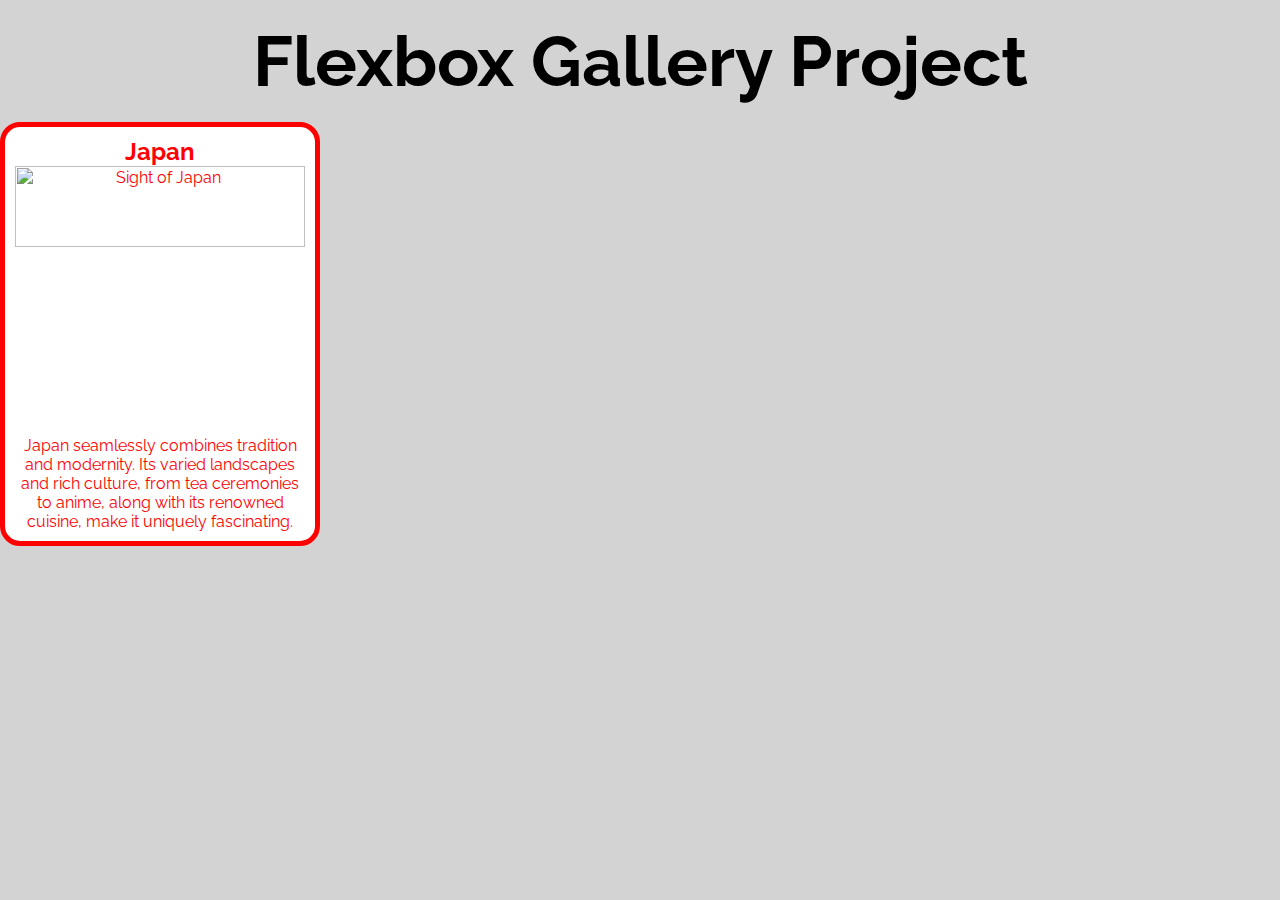
==== index.html @ d83ed203 "commit" ====
<html lang="en">
<head>
    <meta charset="UTF-8">
    <meta name="viewport" content="width=device-width, initial-scale=1.0">
    <title>Flexbox Gallery Project</title>
    <link rel="stylesheet" href="style.css">
    <link rel="preconnect" href="https://fonts.googleapis.com">
    <link rel="preconnect" href="https://fonts.gstatic.com" crossorigin>
    <link href="https://fonts.googleapis.com/css2?family=Raleway:ital,wght@0,100..900;1,100..900&display=swap"
        rel="stylesheet">
</head>
<body>
    <div class:container>    
        <h1>Flexbox Gallery Project</h1>
        <div class="card-1"> 
    <h2> Japan </h2>
    <img src="https://www.exoticca.com/us/blog/wp-content/uploads/2021/08/Japan-sightseeing-BLOG-header.png" alt="Sight of Japan" id="img-1">
    <p> Japan seamlessly combines tradition and modernity. Its varied landscapes and rich culture, from tea ceremonies to anime, along with its renowned cuisine, make it uniquely fascinating.</p>
        </div>
    </div>
</body>
</html>
---- style.css ----
body,
html,
*{
    font size: 10px;
    box-sizing: border-box;
    margin: 0;
    padding: 0;
    font-family: "Raleway", sans-serif;
}

body {
    background: lightgrey;
    text-align: center;
}
h1
{
    text-align: center;
    margin-top: 20px;
    margin-bottom: 20px;
    font-size: 70px;
}

.card-1
{
    background: white;
    color: red;
    width: 25%;
    border: 5px solid red;
    border-radius: 20px;
    padding: 10px;
    margin-bottom: 20px;
}

#img-1 {
    object-fit: cover;
    height: 30%;
    width: 100%;
}
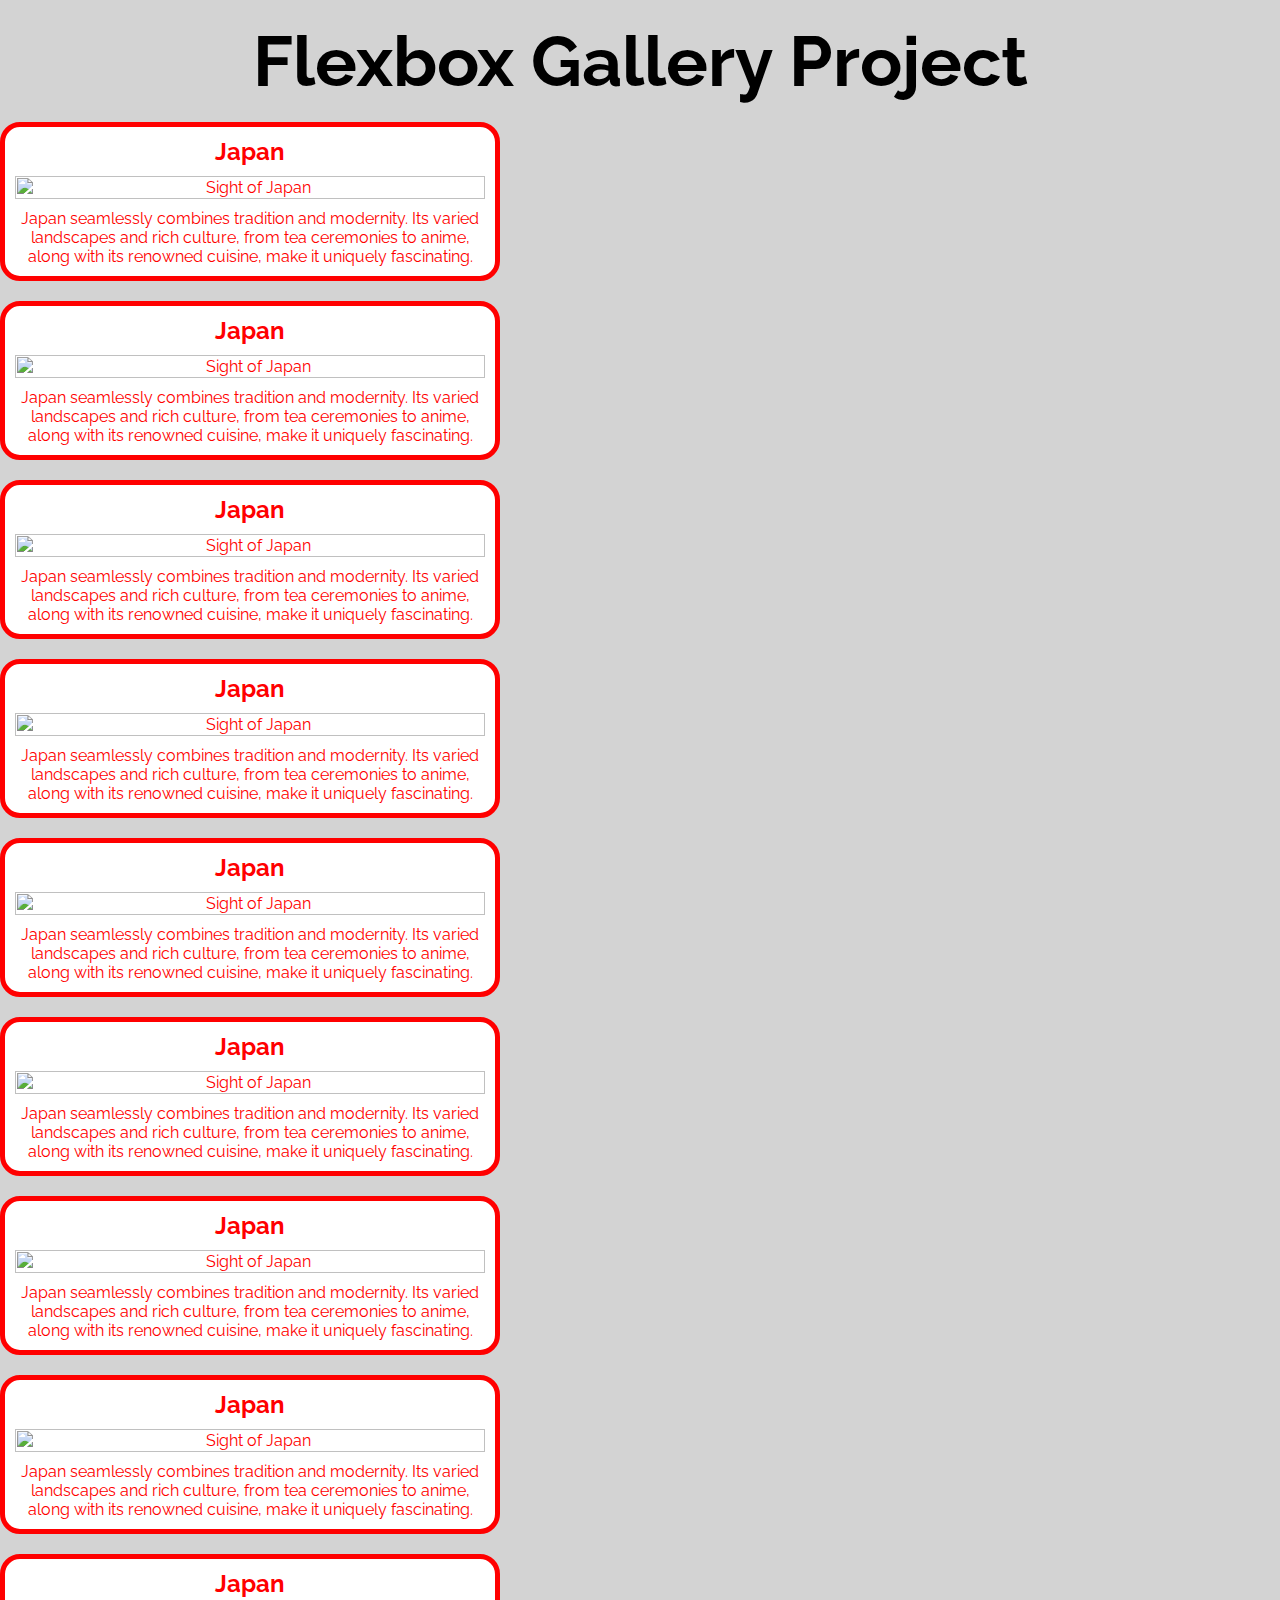
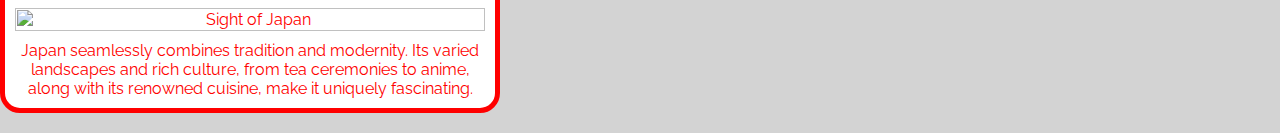
==== commit 234feef4: "commit" ====
--- a/index.html
+++ b/index.html
@@ -9,14 +9,56 @@
     <link href="https://fonts.googleapis.com/css2?family=Raleway:ital,wght@0,100..900;1,100..900&display=swap"
         rel="stylesheet">
 </head>
-<body>
-    <div class:container>    
+<body>   
         <h1>Flexbox Gallery Project</h1>
+    <div class="container">
         <div class="card-1"> 
-    <h2> Japan </h2>
-    <img src="https://www.exoticca.com/us/blog/wp-content/uploads/2021/08/Japan-sightseeing-BLOG-header.png" alt="Sight of Japan" id="img-1">
-    <p> Japan seamlessly combines tradition and modernity. Its varied landscapes and rich culture, from tea ceremonies to anime, along with its renowned cuisine, make it uniquely fascinating.</p>
-        </div>
+            <h2 id="title1"> Japan </h2>
+            <img src="https://www.exoticca.com/us/blog/wp-content/uploads/2021/08/Japan-sightseeing-BLOG-header.png" alt="Sight of Japan" id="img-1">
+            <p id="p1"> Japan seamlessly combines tradition and modernity. Its varied landscapes and rich culture, from tea ceremonies to anime, along with its renowned cuisine, make it uniquely fascinating.</p>
+                </div>
+                <div class="card-1"> 
+                <h2 id="title1"> Japan </h2>
+                <img src="https://www.exoticca.com/us/blog/wp-content/uploads/2021/08/Japan-sightseeing-BLOG-header.png" alt="Sight of Japan" id="img-1">
+                <p id="p1"> Japan seamlessly combines tradition and modernity. Its varied landscapes and rich culture, from tea ceremonies to anime, along with its renowned cuisine, make it uniquely fascinating.</p>
+                </div>
+                <div class="card-1"> 
+                <h2 id="title1"> Japan </h2>
+                <img src="https://www.exoticca.com/us/blog/wp-content/uploads/2021/08/Japan-sightseeing-BLOG-header.png" alt="Sight of Japan" id="img-1">
+                <p id="p1"> Japan seamlessly combines tradition and modernity. Its varied landscapes and rich culture, from tea ceremonies to anime, along with its renowned cuisine, make it uniquely fascinating.</p>
+                </div>
+                <div class="card-1"> 
+                <h2 id="title1"> Japan </h2>
+                <img src="https://www.exoticca.com/us/blog/wp-content/uploads/2021/08/Japan-sightseeing-BLOG-header.png" alt="Sight of Japan" id="img-1">
+                <p id="p1"> Japan seamlessly combines tradition and modernity. Its varied landscapes and rich culture, from tea ceremonies to anime, along with its renowned cuisine, make it uniquely fascinating.</p>
+                </div>
+                <div class="card-1"> 
+                <h2 id="title1"> Japan </h2>
+                <img src="https://www.exoticca.com/us/blog/wp-content/uploads/2021/08/Japan-sightseeing-BLOG-header.png" alt="Sight of Japan" id="img-1">
+                <p id="p1"> Japan seamlessly combines tradition and modernity. Its varied landscapes and rich culture, from tea ceremonies to anime, along with its renowned cuisine, make it uniquely fascinating.</p>
+                </div>
+                <div class="card-1"> 
+                <h2 id="title1"> Japan </h2>
+                <img src="https://www.exoticca.com/us/blog/wp-content/uploads/2021/08/Japan-sightseeing-BLOG-header.png" alt="Sight of Japan" id="img-1">
+                <p id="p1"> Japan seamlessly combines tradition and modernity. Its varied landscapes and rich culture, from tea ceremonies to anime, along with its renowned cuisine, make it uniquely fascinating.</p>
+                </div>
+                <div class="card-1"> 
+                <h2 id="title1"> Japan </h2>
+                <img src="https://www.exoticca.com/us/blog/wp-content/uploads/2021/08/Japan-sightseeing-BLOG-header.png" alt="Sight of Japan" id="img-1">
+                <p id="p1"> Japan seamlessly combines tradition and modernity. Its varied landscapes and rich culture, from tea ceremonies to anime, along with its renowned cuisine, make it uniquely fascinating.</p>
+                </div>
+                <div class="card-1"> 
+                <h2 id="title1"> Japan </h2>
+                <img src="https://www.exoticca.com/us/blog/wp-content/uploads/2021/08/Japan-sightseeing-BLOG-header.png" alt="Sight of Japan" id="img-1">
+                <p id="p1"> Japan seamlessly combines tradition and modernity. Its varied landscapes and rich culture, from tea ceremonies to anime, along with its renowned cuisine, make it uniquely fascinating.</p>
+                </div>
+                <div class="card-1"> 
+                <h2 id="title1"> Japan </h2>
+                <img src="https://www.exoticca.com/us/blog/wp-content/uploads/2021/08/Japan-sightseeing-BLOG-header.png" alt="Sight of Japan" id="img-1">
+                <p id="p1"> Japan seamlessly combines tradition and modernity. Its varied landscapes and rich culture, from tea ceremonies to anime, along with its renowned cuisine, make it uniquely fascinating.</p>
+                </div>
+            </div>
     </div>
+
 </body>
 </html>--- a/style.css
+++ b/style.css
@@ -12,6 +12,14 @@
     background: lightgrey;
     text-align: center;
 }
+
+.container {
+flex-wrap: wrap;
+display: flex;
+flex-direction: column;
+justify-content: space-between;
+}
+
 h1
 {
     text-align: center;
@@ -22,17 +30,26 @@
 
 .card-1
 {
+    align-items: center;
     background: white;
     color: red;
-    width: 25%;
     border: 5px solid red;
     border-radius: 20px;
     padding: 10px;
     margin-bottom: 20px;
+    width: 500px;
 }
 
 #img-1 {
     object-fit: cover;
     height: 30%;
     width: 100%;
+}
+
+#p1 {
+    padding-top: 10px;
+}
+
+#title1 {
+    padding-bottom: 10px;
 }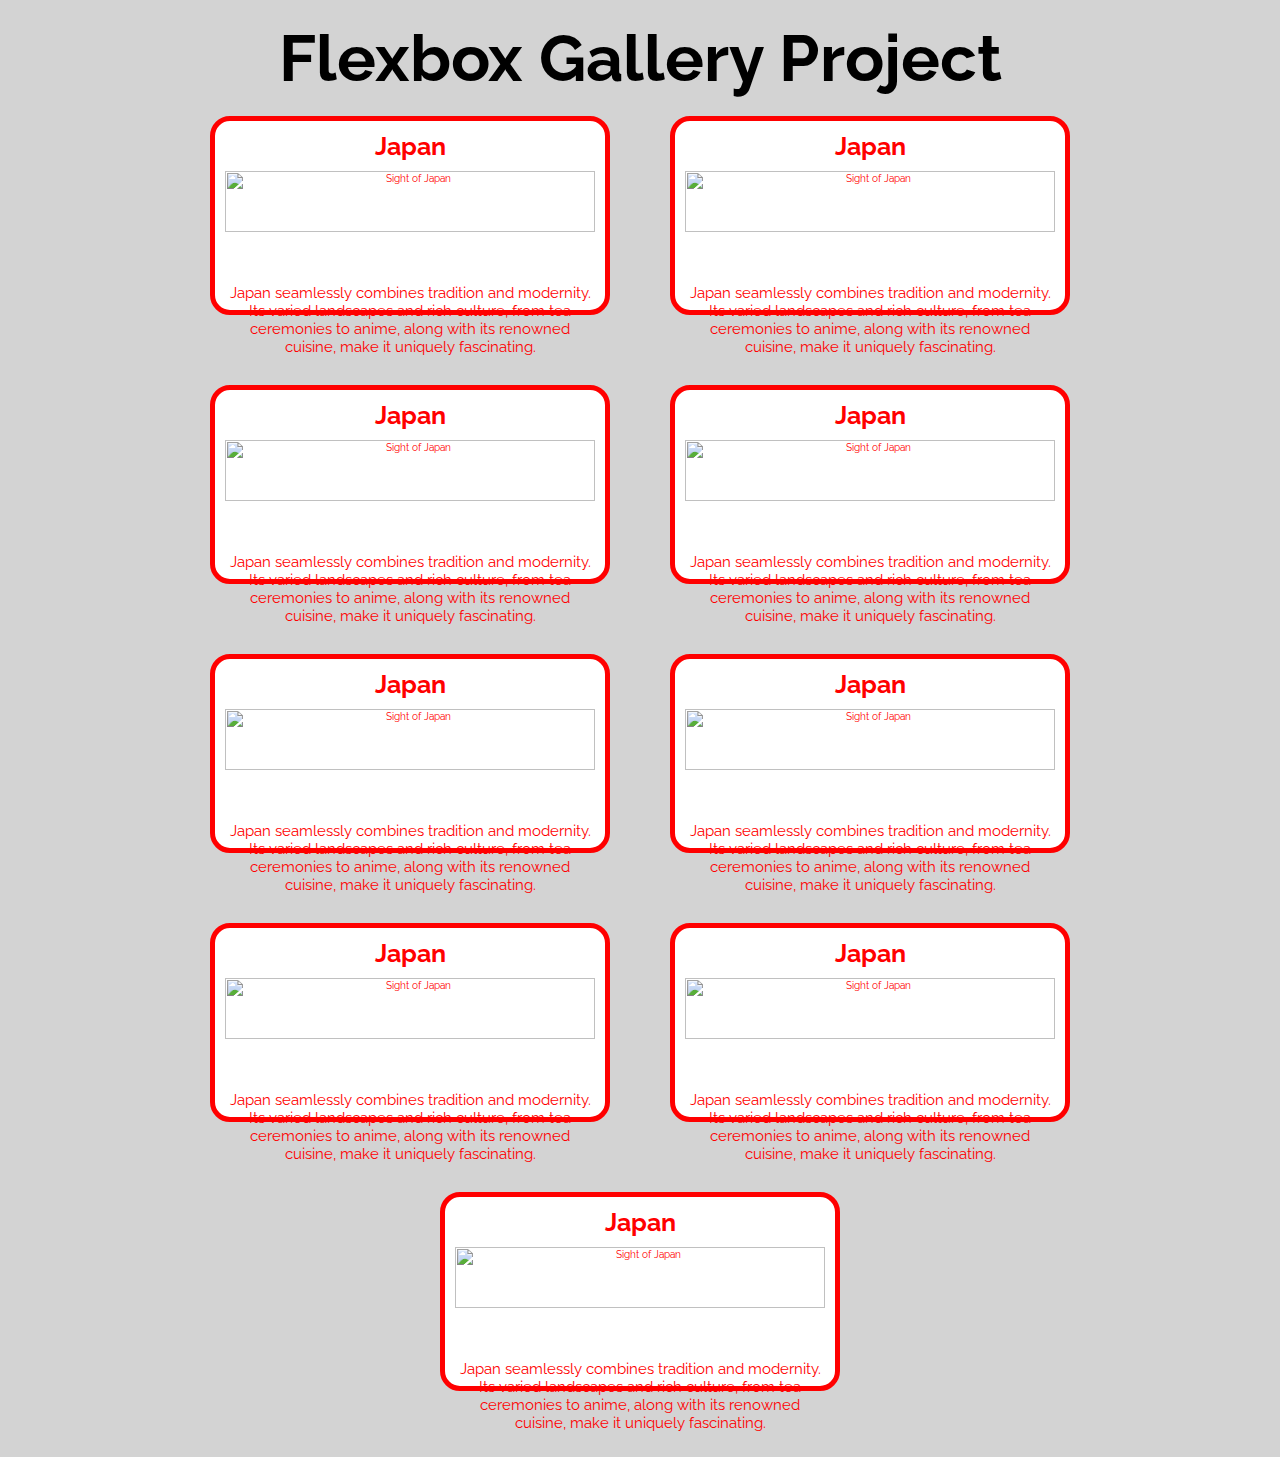
==== commit 0d1e6a35: "commit" ====
--- a/index.html
+++ b/index.html
@@ -1,4 +1,5 @@
 <html lang="en">
+
 <head>
     <meta charset="UTF-8">
     <meta name="viewport" content="width=device-width, initial-scale=1.0">
@@ -9,56 +10,76 @@
     <link href="https://fonts.googleapis.com/css2?family=Raleway:ital,wght@0,100..900;1,100..900&display=swap"
         rel="stylesheet">
 </head>
-<body>   
-        <h1>Flexbox Gallery Project</h1>
+
+<body>
+    <h1>Flexbox Gallery Project</h1>
     <div class="container">
-        <div class="card-1"> 
-            <h2 id="title1"> Japan </h2>
-            <img src="https://www.exoticca.com/us/blog/wp-content/uploads/2021/08/Japan-sightseeing-BLOG-header.png" alt="Sight of Japan" id="img-1">
-            <p id="p1"> Japan seamlessly combines tradition and modernity. Its varied landscapes and rich culture, from tea ceremonies to anime, along with its renowned cuisine, make it uniquely fascinating.</p>
-                </div>
-                <div class="card-1"> 
-                <h2 id="title1"> Japan </h2>
-                <img src="https://www.exoticca.com/us/blog/wp-content/uploads/2021/08/Japan-sightseeing-BLOG-header.png" alt="Sight of Japan" id="img-1">
-                <p id="p1"> Japan seamlessly combines tradition and modernity. Its varied landscapes and rich culture, from tea ceremonies to anime, along with its renowned cuisine, make it uniquely fascinating.</p>
-                </div>
-                <div class="card-1"> 
-                <h2 id="title1"> Japan </h2>
-                <img src="https://www.exoticca.com/us/blog/wp-content/uploads/2021/08/Japan-sightseeing-BLOG-header.png" alt="Sight of Japan" id="img-1">
-                <p id="p1"> Japan seamlessly combines tradition and modernity. Its varied landscapes and rich culture, from tea ceremonies to anime, along with its renowned cuisine, make it uniquely fascinating.</p>
-                </div>
-                <div class="card-1"> 
-                <h2 id="title1"> Japan </h2>
-                <img src="https://www.exoticca.com/us/blog/wp-content/uploads/2021/08/Japan-sightseeing-BLOG-header.png" alt="Sight of Japan" id="img-1">
-                <p id="p1"> Japan seamlessly combines tradition and modernity. Its varied landscapes and rich culture, from tea ceremonies to anime, along with its renowned cuisine, make it uniquely fascinating.</p>
-                </div>
-                <div class="card-1"> 
-                <h2 id="title1"> Japan </h2>
-                <img src="https://www.exoticca.com/us/blog/wp-content/uploads/2021/08/Japan-sightseeing-BLOG-header.png" alt="Sight of Japan" id="img-1">
-                <p id="p1"> Japan seamlessly combines tradition and modernity. Its varied landscapes and rich culture, from tea ceremonies to anime, along with its renowned cuisine, make it uniquely fascinating.</p>
-                </div>
-                <div class="card-1"> 
-                <h2 id="title1"> Japan </h2>
-                <img src="https://www.exoticca.com/us/blog/wp-content/uploads/2021/08/Japan-sightseeing-BLOG-header.png" alt="Sight of Japan" id="img-1">
-                <p id="p1"> Japan seamlessly combines tradition and modernity. Its varied landscapes and rich culture, from tea ceremonies to anime, along with its renowned cuisine, make it uniquely fascinating.</p>
-                </div>
-                <div class="card-1"> 
-                <h2 id="title1"> Japan </h2>
-                <img src="https://www.exoticca.com/us/blog/wp-content/uploads/2021/08/Japan-sightseeing-BLOG-header.png" alt="Sight of Japan" id="img-1">
-                <p id="p1"> Japan seamlessly combines tradition and modernity. Its varied landscapes and rich culture, from tea ceremonies to anime, along with its renowned cuisine, make it uniquely fascinating.</p>
-                </div>
-                <div class="card-1"> 
-                <h2 id="title1"> Japan </h2>
-                <img src="https://www.exoticca.com/us/blog/wp-content/uploads/2021/08/Japan-sightseeing-BLOG-header.png" alt="Sight of Japan" id="img-1">
-                <p id="p1"> Japan seamlessly combines tradition and modernity. Its varied landscapes and rich culture, from tea ceremonies to anime, along with its renowned cuisine, make it uniquely fascinating.</p>
-                </div>
-                <div class="card-1"> 
-                <h2 id="title1"> Japan </h2>
-                <img src="https://www.exoticca.com/us/blog/wp-content/uploads/2021/08/Japan-sightseeing-BLOG-header.png" alt="Sight of Japan" id="img-1">
-                <p id="p1"> Japan seamlessly combines tradition and modernity. Its varied landscapes and rich culture, from tea ceremonies to anime, along with its renowned cuisine, make it uniquely fascinating.</p>
-                </div>
-            </div>
+        <div class="card-1">
+            <h2 id="title"> Japan </h2>
+            <img src="https://www.exoticca.com/us/blog/wp-content/uploads/2021/08/Japan-sightseeing-BLOG-header.png"
+                alt="Sight of Japan" id="img">
+            <p id="p"> Japan seamlessly combines tradition and modernity. Its varied landscapes and rich culture, from
+                tea ceremonies to anime, along with its renowned cuisine, make it uniquely fascinating.</p>
+        </div>
+        <div class="card-1">
+            <h2 id="title"> Japan </h2>
+            <img src="https://www.exoticca.com/us/blog/wp-content/uploads/2021/08/Japan-sightseeing-BLOG-header.png"
+                alt="Sight of Japan" id="img">
+            <p id="p"> Japan seamlessly combines tradition and modernity. Its varied landscapes and rich culture, from
+                tea ceremonies to anime, along with its renowned cuisine, make it uniquely fascinating.</p>
+        </div>
+        <div class="card-1">
+            <h2 id="title"> Japan </h2>
+            <img src="https://www.exoticca.com/us/blog/wp-content/uploads/2021/08/Japan-sightseeing-BLOG-header.png"
+                alt="Sight of Japan" id="img">
+            <p id="p"> Japan seamlessly combines tradition and modernity. Its varied landscapes and rich culture, from
+                tea ceremonies to anime, along with its renowned cuisine, make it uniquely fascinating.</p>
+        </div>
+        <div class="card-1">
+            <h2 id="title"> Japan </h2>
+            <img src="https://www.exoticca.com/us/blog/wp-content/uploads/2021/08/Japan-sightseeing-BLOG-header.png"
+                alt="Sight of Japan" id="img">
+            <p id="p"> Japan seamlessly combines tradition and modernity. Its varied landscapes and rich culture, from
+                tea ceremonies to anime, along with its renowned cuisine, make it uniquely fascinating.</p>
+        </div>
+        <div class="card-1">
+            <h2 id="title"> Japan </h2>
+            <img src="https://www.exoticca.com/us/blog/wp-content/uploads/2021/08/Japan-sightseeing-BLOG-header.png"
+                alt="Sight of Japan" id="img">
+            <p id="p"> Japan seamlessly combines tradition and modernity. Its varied landscapes and rich culture, from
+                tea ceremonies to anime, along with its renowned cuisine, make it uniquely fascinating.</p>
+        </div>
+        <div class="card-1">
+            <h2 id="title"> Japan </h2>
+            <img src="https://www.exoticca.com/us/blog/wp-content/uploads/2021/08/Japan-sightseeing-BLOG-header.png"
+                alt="Sight of Japan" id="img">
+            <p id="p"> Japan seamlessly combines tradition and modernity. Its varied landscapes and rich culture, from
+                tea ceremonies to anime, along with its renowned cuisine, make it uniquely fascinating.</p>
+        </div>
+        <div class="card-1">
+            <h2 id="title"> Japan </h2>
+            <img src="https://www.exoticca.com/us/blog/wp-content/uploads/2021/08/Japan-sightseeing-BLOG-header.png"
+                alt="Sight of Japan" id="img">
+            <p id="p"> Japan seamlessly combines tradition and modernity. Its varied landscapes and rich culture, from
+                tea ceremonies to anime, along with its renowned cuisine, make it uniquely fascinating.</p>
+        </div>
+        <div class="card-1">
+            <h2 id="title"> Japan </h2>
+            <img src="https://www.exoticca.com/us/blog/wp-content/uploads/2021/08/Japan-sightseeing-BLOG-header.png"
+                alt="Sight of Japan" id="img">
+            <p id="p"> Japan seamlessly combines tradition and modernity. Its varied landscapes and rich culture, from
+                tea ceremonies to anime, along with its renowned cuisine, make it uniquely fascinating.</p>
+        </div>
+        <div class="card-1">
+            <h2 id="title"> Japan </h2>
+            <img src="https://www.exoticca.com/us/blog/wp-content/uploads/2021/08/Japan-sightseeing-BLOG-header.png"
+                alt="Sight of Japan" id="img">
+            <p id="p"> Japan seamlessly combines tradition and modernity. Its varied landscapes and rich culture, from
+                tea ceremonies to anime, along with its renowned cuisine, make it uniquely fascinating.</p>
+        </div>
+    </div>
     </div>
 
 </body>
+
 </html>--- a/style.css
+++ b/style.css
@@ -1,7 +1,7 @@
 body,
 html,
-*{
-    font size: 10px;
+* {
+    font-size: 10px;
     box-sizing: border-box;
     margin: 0;
     padding: 0;
@@ -14,42 +14,44 @@
 }
 
 .container {
-flex-wrap: wrap;
-display: flex;
-flex-direction: column;
-justify-content: space-between;
+    display: flex;
+    flex-wrap: wrap;
+    justify-content: center;
+    gap: 60px;
 }
 
-h1
-{
+h1 {
     text-align: center;
     margin-top: 20px;
     margin-bottom: 20px;
-    font-size: 70px;
+    font-size: 65px;
 }
 
-.card-1
-{
-    align-items: center;
+.card-1 {
+    font-size: 70px;
     background: white;
     color: red;
     border: 5px solid red;
+    align-items: center;
     border-radius: 20px;
     padding: 10px;
-    margin-bottom: 20px;
-    width: 500px;
+    margin-bottom: 10px;
+    width: 400px;
 }
 
-#img-1 {
+#img {
     object-fit: cover;
-    height: 30%;
+    height: 60%;
     width: 100%;
 }
 
-#p1 {
-    padding-top: 10px;
+#p {
+    padding-top: 12px;
+    padding-bottom: 25px;
+    font-size: 15px;
 }
 
-#title1 {
+#title {
     padding-bottom: 10px;
+    font-size: 25px;
 }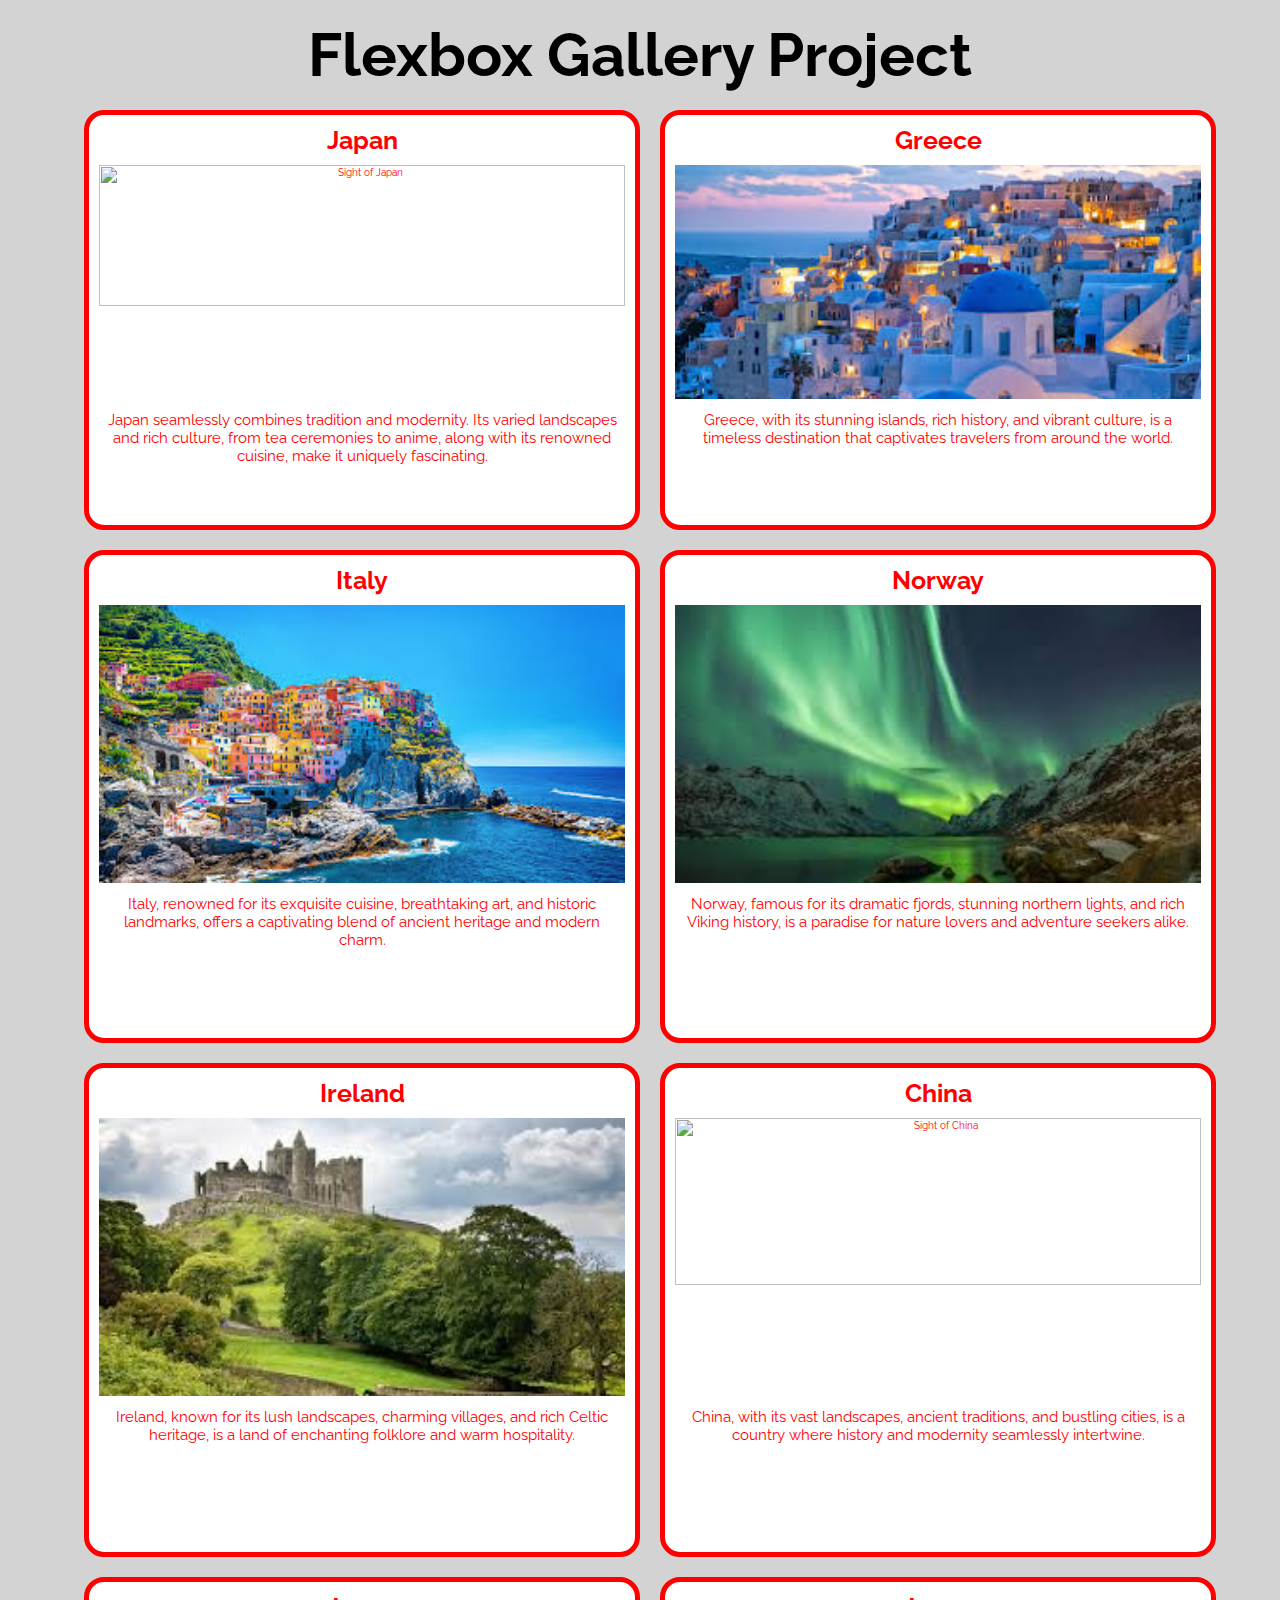
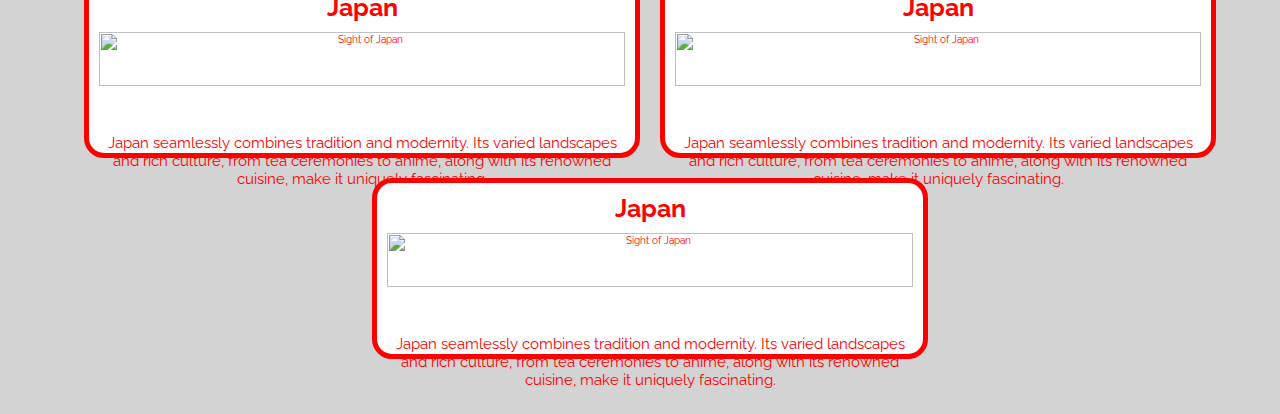
==== commit a09bcac4: "commit" ====
--- a/index.html
+++ b/index.html
@@ -22,39 +22,34 @@
                 tea ceremonies to anime, along with its renowned cuisine, make it uniquely fascinating.</p>
         </div>
         <div class="card-1">
-            <h2 id="title"> Japan </h2>
-            <img src="https://www.exoticca.com/us/blog/wp-content/uploads/2021/08/Japan-sightseeing-BLOG-header.png"
-                alt="Sight of Japan" id="img">
-            <p id="p"> Japan seamlessly combines tradition and modernity. Its varied landscapes and rich culture, from
-                tea ceremonies to anime, along with its renowned cuisine, make it uniquely fascinating.</p>
+            <h2 id="title"> Greece </h2>
+            <img src="greece.jfif"
+                alt="Sight of Greece" id="img">
+            <p id="p"> Greece, with its stunning islands, rich history, and vibrant culture, is a timeless destination that captivates travelers from around the world.</p>
         </div>
         <div class="card-1">
-            <h2 id="title"> Japan </h2>
-            <img src="https://www.exoticca.com/us/blog/wp-content/uploads/2021/08/Japan-sightseeing-BLOG-header.png"
-                alt="Sight of Japan" id="img">
-            <p id="p"> Japan seamlessly combines tradition and modernity. Its varied landscapes and rich culture, from
-                tea ceremonies to anime, along with its renowned cuisine, make it uniquely fascinating.</p>
+            <h2 id="title"> Italy </h2>
+            <img src="italy.jfif"
+                alt="Sight of Italy" id="img">
+            <p id="p"> Italy, renowned for its exquisite cuisine, breathtaking art, and historic landmarks, offers a captivating blend of ancient heritage and modern charm.</p>
         </div>
         <div class="card-1">
-            <h2 id="title"> Japan </h2>
-            <img src="https://www.exoticca.com/us/blog/wp-content/uploads/2021/08/Japan-sightseeing-BLOG-header.png"
-                alt="Sight of Japan" id="img">
-            <p id="p"> Japan seamlessly combines tradition and modernity. Its varied landscapes and rich culture, from
-                tea ceremonies to anime, along with its renowned cuisine, make it uniquely fascinating.</p>
+            <h2 id="title"> Norway </h2>
+            <img src="norway.jfif"
+                alt="Sight of Norway" id="img">
+            <p id="p"> Norway, famous for its dramatic fjords, stunning northern lights, and rich Viking history, is a paradise for nature lovers and adventure seekers alike.</p>
         </div>
         <div class="card-1">
-            <h2 id="title"> Japan </h2>
-            <img src="https://www.exoticca.com/us/blog/wp-content/uploads/2021/08/Japan-sightseeing-BLOG-header.png"
-                alt="Sight of Japan" id="img">
-            <p id="p"> Japan seamlessly combines tradition and modernity. Its varied landscapes and rich culture, from
-                tea ceremonies to anime, along with its renowned cuisine, make it uniquely fascinating.</p>
+            <h2 id="title"> Ireland </h2>
+            <img src="ireland.jfif"
+                alt="Sight of Ireland" id="img">
+            <p id="p">Ireland, known for its lush landscapes, charming villages, and rich Celtic heritage, is a land of enchanting folklore and warm hospitality.</p>
         </div>
         <div class="card-1">
-            <h2 id="title"> Japan </h2>
-            <img src="https://www.exoticca.com/us/blog/wp-content/uploads/2021/08/Japan-sightseeing-BLOG-header.png"
-                alt="Sight of Japan" id="img">
-            <p id="p"> Japan seamlessly combines tradition and modernity. Its varied landscapes and rich culture, from
-                tea ceremonies to anime, along with its renowned cuisine, make it uniquely fascinating.</p>
+            <h2 id="title"> China </h2>
+            <img src="china.htm"
+                alt="Sight of China" id="img">
+            <p id="p">China, with its vast landscapes, ancient traditions, and bustling cities, is a country where history and modernity seamlessly intertwine.</p>
         </div>
         <div class="card-1">
             <h2 id="title"> Japan </h2>
--- a/style.css
+++ b/style.css
@@ -17,14 +17,13 @@
     display: flex;
     flex-wrap: wrap;
     justify-content: center;
-    gap: 60px;
 }
 
 h1 {
     text-align: center;
     margin-top: 20px;
     margin-bottom: 20px;
-    font-size: 65px;
+    font-size: 60px;
 }
 
 .card-1 {
@@ -35,8 +34,9 @@
     align-items: center;
     border-radius: 20px;
     padding: 10px;
-    margin-bottom: 10px;
-    width: 400px;
+    margin-bottom: 20px;
+    width:calc(33.33% - 60px);
+    margin-left: 20px;
 }
 
 #img {
@@ -54,4 +54,16 @@
 #title {
     padding-bottom: 10px;
     font-size: 25px;
-}+}
+@media (max-width: 1300px) {
+    .card-1 {
+        width: calc(45% - 20px);
+    }}
+
+
+@media (max-width: 900px) {
+    .card-1 {
+        width: calc(100% - 40px);
+        margin-left: 20px;
+        margin-right: 20px;
+    }}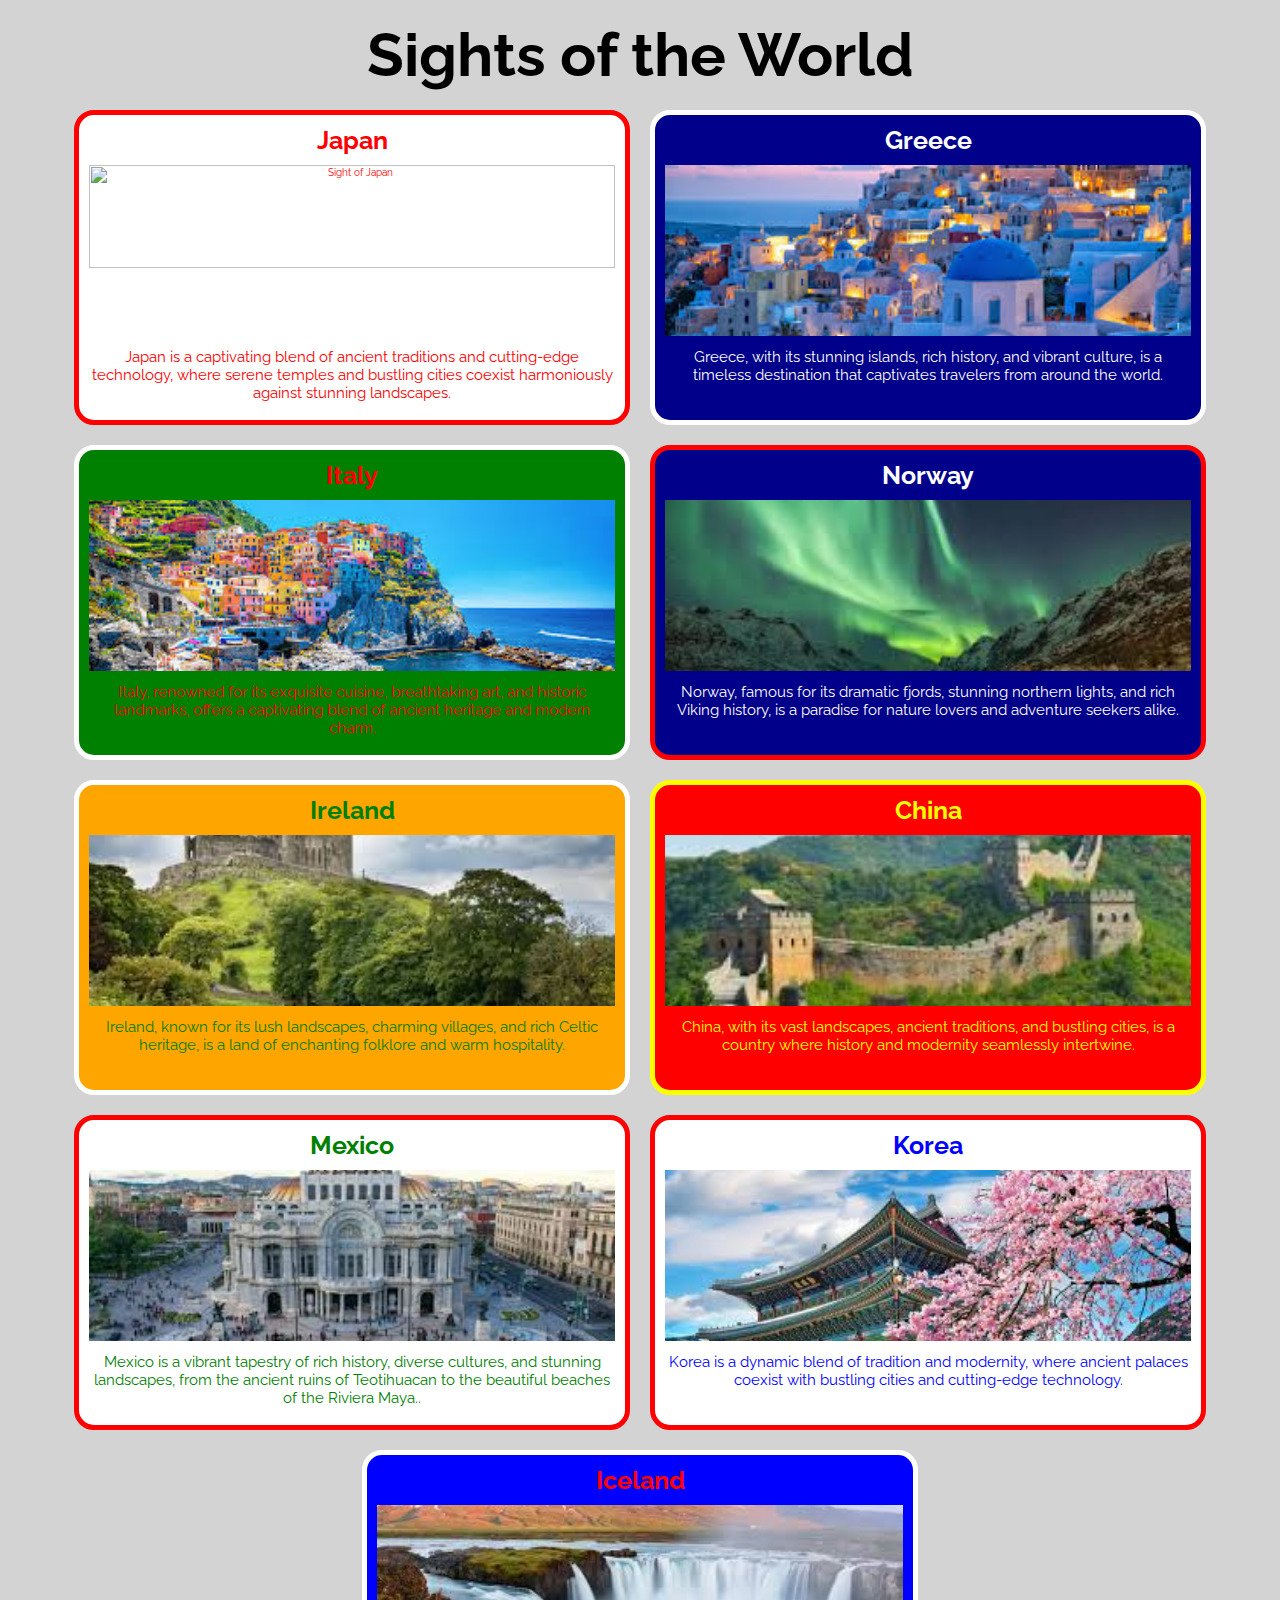
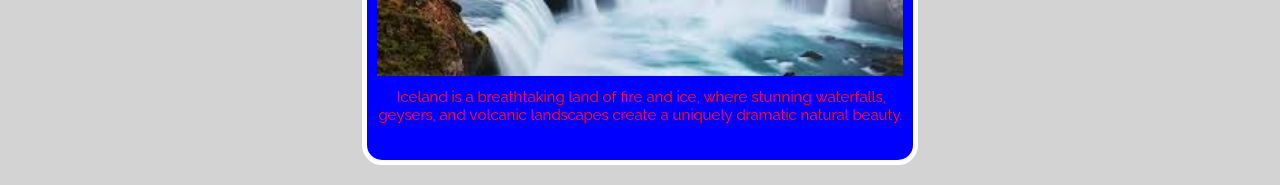
==== commit f28f72ae: "commit" ====
--- a/index.html
+++ b/index.html
@@ -12,65 +12,62 @@
 </head>
 
 <body>
-    <h1>Flexbox Gallery Project</h1>
+    <h1>Sights of the World</h1>
     <div class="container">
-        <div class="card-1">
+        <div class="card" id="card-1">
             <h2 id="title"> Japan </h2>
             <img src="https://www.exoticca.com/us/blog/wp-content/uploads/2021/08/Japan-sightseeing-BLOG-header.png"
                 alt="Sight of Japan" id="img">
-            <p id="p"> Japan seamlessly combines tradition and modernity. Its varied landscapes and rich culture, from
-                tea ceremonies to anime, along with its renowned cuisine, make it uniquely fascinating.</p>
+            <p id="p"> Japan is a captivating blend of ancient traditions and cutting-edge technology, where serene
+                temples and bustling cities coexist harmoniously against stunning landscapes.</p>
         </div>
-        <div class="card-1">
+        <div class="card" id="card-2">
             <h2 id="title"> Greece </h2>
-            <img src="greece.jfif"
-                alt="Sight of Greece" id="img">
-            <p id="p"> Greece, with its stunning islands, rich history, and vibrant culture, is a timeless destination that captivates travelers from around the world.</p>
+            <img src="greece.jfif" alt="Sight of Greece" id="img">
+            <p id="p"> Greece, with its stunning islands, rich history, and vibrant culture, is a timeless destination
+                that captivates travelers from around the world.</p>
         </div>
-        <div class="card-1">
+        <div class="card" id="card-3">
             <h2 id="title"> Italy </h2>
-            <img src="italy.jfif"
-                alt="Sight of Italy" id="img">
-            <p id="p"> Italy, renowned for its exquisite cuisine, breathtaking art, and historic landmarks, offers a captivating blend of ancient heritage and modern charm.</p>
+            <img src="italy.jfif" alt="Sight of Italy" id="img">
+            <p id="p"> Italy, renowned for its exquisite cuisine, breathtaking art, and historic landmarks, offers a
+                captivating blend of ancient heritage and modern charm.</p>
         </div>
-        <div class="card-1">
+        <div class="card" id="card-4">
             <h2 id="title"> Norway </h2>
-            <img src="norway.jfif"
-                alt="Sight of Norway" id="img">
-            <p id="p"> Norway, famous for its dramatic fjords, stunning northern lights, and rich Viking history, is a paradise for nature lovers and adventure seekers alike.</p>
+            <img src="norway.jfif" alt="Sight of Norway" id="img">
+            <p id="p"> Norway, famous for its dramatic fjords, stunning northern lights, and rich Viking history, is a
+                paradise for nature lovers and adventure seekers alike.</p>
         </div>
-        <div class="card-1">
+        <div class="card" id="card-5">
             <h2 id="title"> Ireland </h2>
-            <img src="ireland.jfif"
-                alt="Sight of Ireland" id="img">
-            <p id="p">Ireland, known for its lush landscapes, charming villages, and rich Celtic heritage, is a land of enchanting folklore and warm hospitality.</p>
+            <img src="ireland.jfif" alt="Sight of Ireland" id="img">
+            <p id="p">Ireland, known for its lush landscapes, charming villages, and rich Celtic heritage, is a land of
+                enchanting folklore and warm hospitality.</p>
         </div>
-        <div class="card-1">
+        <div class="card" id="card-6">
             <h2 id="title"> China </h2>
-            <img src="china.htm"
-                alt="Sight of China" id="img">
-            <p id="p">China, with its vast landscapes, ancient traditions, and bustling cities, is a country where history and modernity seamlessly intertwine.</p>
+            <img src="china.jpeg" alt="Sight of China" id="img">
+            <p id="p">China, with its vast landscapes, ancient traditions, and bustling cities, is a country where
+                history and modernity seamlessly intertwine.</p>
         </div>
-        <div class="card-1">
-            <h2 id="title"> Japan </h2>
-            <img src="https://www.exoticca.com/us/blog/wp-content/uploads/2021/08/Japan-sightseeing-BLOG-header.png"
-                alt="Sight of Japan" id="img">
-            <p id="p"> Japan seamlessly combines tradition and modernity. Its varied landscapes and rich culture, from
-                tea ceremonies to anime, along with its renowned cuisine, make it uniquely fascinating.</p>
+        <div class="card" id="card-7">
+            <h2 id="title"> Mexico </h2>
+            <img src="mexico.jpeg" alt="Sight of Mexico" id="img">
+            <p id="p"> Mexico is a vibrant tapestry of rich history, diverse cultures, and stunning landscapes, from the
+                ancient ruins of Teotihuacan to the beautiful beaches of the Riviera Maya..</p>
         </div>
-        <div class="card-1">
-            <h2 id="title"> Japan </h2>
-            <img src="https://www.exoticca.com/us/blog/wp-content/uploads/2021/08/Japan-sightseeing-BLOG-header.png"
-                alt="Sight of Japan" id="img">
-            <p id="p"> Japan seamlessly combines tradition and modernity. Its varied landscapes and rich culture, from
-                tea ceremonies to anime, along with its renowned cuisine, make it uniquely fascinating.</p>
+        <div class="card" id="card-8">
+            <h2 id="title"> Korea </h2>
+            <img src="korea.jpeg" alt="Sight of Korea" id="img">
+            <p id="p"> Korea is a dynamic blend of tradition and modernity, where ancient palaces coexist with bustling
+                cities and cutting-edge technology.</p>
         </div>
-        <div class="card-1">
-            <h2 id="title"> Japan </h2>
-            <img src="https://www.exoticca.com/us/blog/wp-content/uploads/2021/08/Japan-sightseeing-BLOG-header.png"
-                alt="Sight of Japan" id="img">
-            <p id="p"> Japan seamlessly combines tradition and modernity. Its varied landscapes and rich culture, from
-                tea ceremonies to anime, along with its renowned cuisine, make it uniquely fascinating.</p>
+        <div class="card" id="card-9">
+            <h2 id="title"> Iceland </h2>
+            <img src="iceland.jpeg" alt="Sight of Iceland" id="img">
+            <p id="p"> Iceland is a breathtaking land of fire and ice, where stunning waterfalls, geysers, and volcanic
+                landscapes create a uniquely dramatic natural beauty.</p>
         </div>
     </div>
     </div>
--- a/style.css
+++ b/style.css
@@ -19,6 +19,101 @@
     justify-content: center;
 }
 
+@media (max-width: 1300px) {
+    #card-1 {
+        width: calc(45% - 20px);
+    }
+
+    #card-2 {
+        width: calc(45% - 20px);
+    }
+
+    #card-3 {
+        width: calc(45% - 20px);
+    }
+
+    #card-4 {
+        width: calc(45% - 20px);
+    }
+
+    #card-5 {
+        width: calc(45% - 20px);
+    }
+
+    #card-6 {
+        width: calc(45% - 20px);
+    }
+
+    #card-7 {
+        width: calc(45% - 20px);
+    }
+
+    #card-8 {
+        width: calc(45% - 20px);
+    }
+
+    #card-9 {
+        width: calc(45% - 20px);
+    }
+}
+
+
+@media (max-width: 900px) {
+    #card-1 {
+        width: calc(85% - 40px);
+        margin-left: 20px;
+        margin-right: 20px;
+    }
+
+    #card-2 {
+        width: calc(85% - 40px);
+        margin-left: 20px;
+        margin-right: 20px;
+    }
+
+    #card-3 {
+        width: calc(85% - 40px);
+        margin-left: 20px;
+        margin-right: 20px;
+    }
+
+    #card-4 {
+        width: calc(85% - 40px);
+        margin-left: 20px;
+        margin-right: 20px;
+    }
+
+    #card-5 {
+        width: calc(85% - 40px);
+        margin-left: 20px;
+        margin-right: 20px;
+    }
+
+    #card-6 {
+        width: calc(85% - 40px);
+        margin-left: 20px;
+        margin-right: 20px;
+    }
+
+    #card-7 {
+        width: calc(85% - 40px);
+        margin-left: 20px;
+        margin-right: 20px;
+    }
+
+    #card-8 {
+        width: calc(85% - 40px);
+        margin-left: 20px;
+        margin-right: 20px;
+    }
+
+    #card-9 {
+        width: calc(85% - 40px);
+        margin-left: 20px;
+        margin-right: 20px;
+    }
+}
+
 h1 {
     text-align: center;
     margin-top: 20px;
@@ -26,17 +121,70 @@
     font-size: 60px;
 }
 
-.card-1 {
+.card {
     font-size: 70px;
-    background: white;
-    color: red;
-    border: 5px solid red;
     align-items: center;
     border-radius: 20px;
     padding: 10px;
     margin-bottom: 20px;
-    width:calc(33.33% - 60px);
-    margin-left: 20px;
+    width: calc(33.33% - 60px);
+    margin-left: 10px;
+    margin-right: 10px;
+    max-height: 315px;
+}
+
+#card-1 {
+    background: white;
+    color: red;
+    border: 5px solid red;
+}
+
+#card-2 {
+    background: darkblue;
+    color: white;
+    border: 5px solid white;
+}
+
+#card-3 {
+    background: green;
+    color: red;
+    border: 5px solid white;
+}
+
+#card-4 {
+    background: darkblue;
+    color: white;
+    border: 5px solid red;
+}
+
+#card-5 {
+    background: orange;
+    color: green;
+    border: 5px solid white;
+}
+
+#card-6 {
+    background: red;
+    color: yellow;
+    border: 5px solid yellow;
+}
+
+#card-7 {
+    background: white;
+    color: green;
+    border: 5px solid red;
+}
+
+#card-8 {
+    background: white;
+    color: blue;
+    border: 5px solid red;
+}
+
+#card-9 {
+    background: blue;
+    color: red;
+    border: 5px solid white;
 }
 
 #img {
@@ -54,16 +202,4 @@
 #title {
     padding-bottom: 10px;
     font-size: 25px;
-}
-@media (max-width: 1300px) {
-    .card-1 {
-        width: calc(45% - 20px);
-    }}
-
-
-@media (max-width: 900px) {
-    .card-1 {
-        width: calc(100% - 40px);
-        margin-left: 20px;
-        margin-right: 20px;
-    }}+}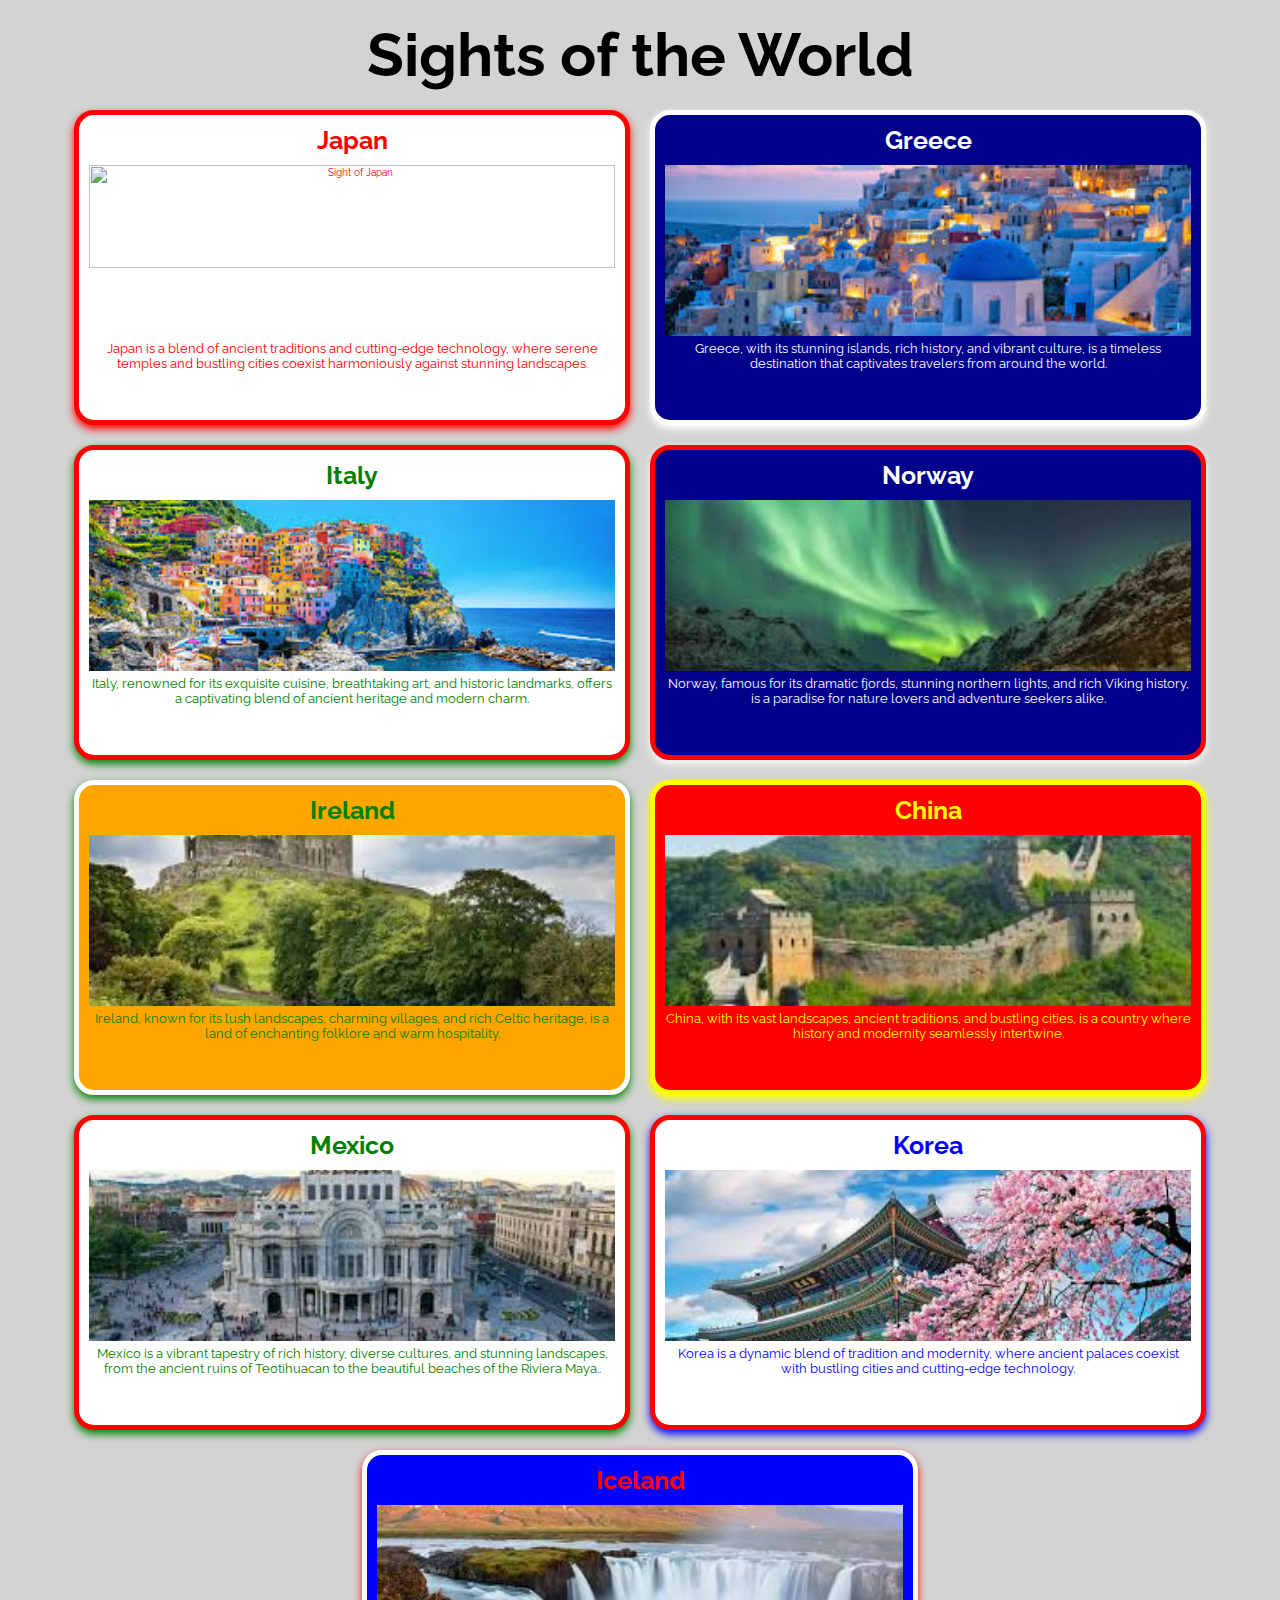
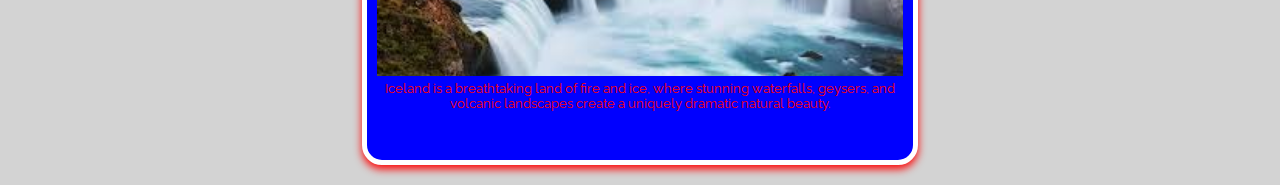
==== commit 0182df0a: "commit" ====
--- a/index.html
+++ b/index.html
@@ -18,7 +18,7 @@
             <h2 id="title"> Japan </h2>
             <img src="https://www.exoticca.com/us/blog/wp-content/uploads/2021/08/Japan-sightseeing-BLOG-header.png"
                 alt="Sight of Japan" id="img">
-            <p id="p"> Japan is a captivating blend of ancient traditions and cutting-edge technology, where serene
+            <p id="p"> Japan is a blend of ancient traditions and cutting-edge technology, where serene
                 temples and bustling cities coexist harmoniously against stunning landscapes.</p>
         </div>
         <div class="card" id="card-2">
--- a/style.css
+++ b/style.css
@@ -111,6 +111,53 @@
         width: calc(85% - 40px);
         margin-left: 20px;
         margin-right: 20px;
+    }
+}
+
+@media (max-width: 400px) {
+    #card-1 {
+        width: calc(85% - 40px);
+        height: 315px;
+    }
+
+    #card-2 {
+        width: calc(85% - 40px);
+        height: 315px;
+    }
+
+    #card-3 {
+        width: calc(85% - 40px);
+        height: 315px;
+    }
+
+    #card-4 {
+        width: calc(85% - 40px);
+        height: 315px;
+    }
+
+    #card-5 {
+        width: calc(85% - 40px);
+        height: 315px;
+    }
+
+    #card-6 {
+        width: calc(85% - 40px);
+        height: 315px;
+    }
+
+    #card-7 {
+        width: calc(85% - 40px);
+        height: 315px;
+    }
+
+    #card-8 {
+        width: calc(85% - 40px);
+        height: 315px;
+    }
+
+    #card-9 {
+        width: calc(85% - 40px);
+        height: 315px;
     }
 }
 
@@ -131,6 +178,7 @@
     margin-left: 10px;
     margin-right: 10px;
     max-height: 315px;
+    box-shadow: 0 4px 8px;
 }
 
 #card-1 {
@@ -146,9 +194,9 @@
 }
 
 #card-3 {
-    background: green;
-    color: red;
-    border: 5px solid white;
+    background: white;
+    color: green;
+    border: 5px solid red;
 }
 
 #card-4 {
@@ -194,9 +242,9 @@
 }
 
 #p {
-    padding-top: 12px;
-    padding-bottom: 25px;
-    font-size: 15px;
+    padding-top: 5px;
+    padding-bottom: 10px;
+    font-size: 12.5px;
 }
 
 #title {
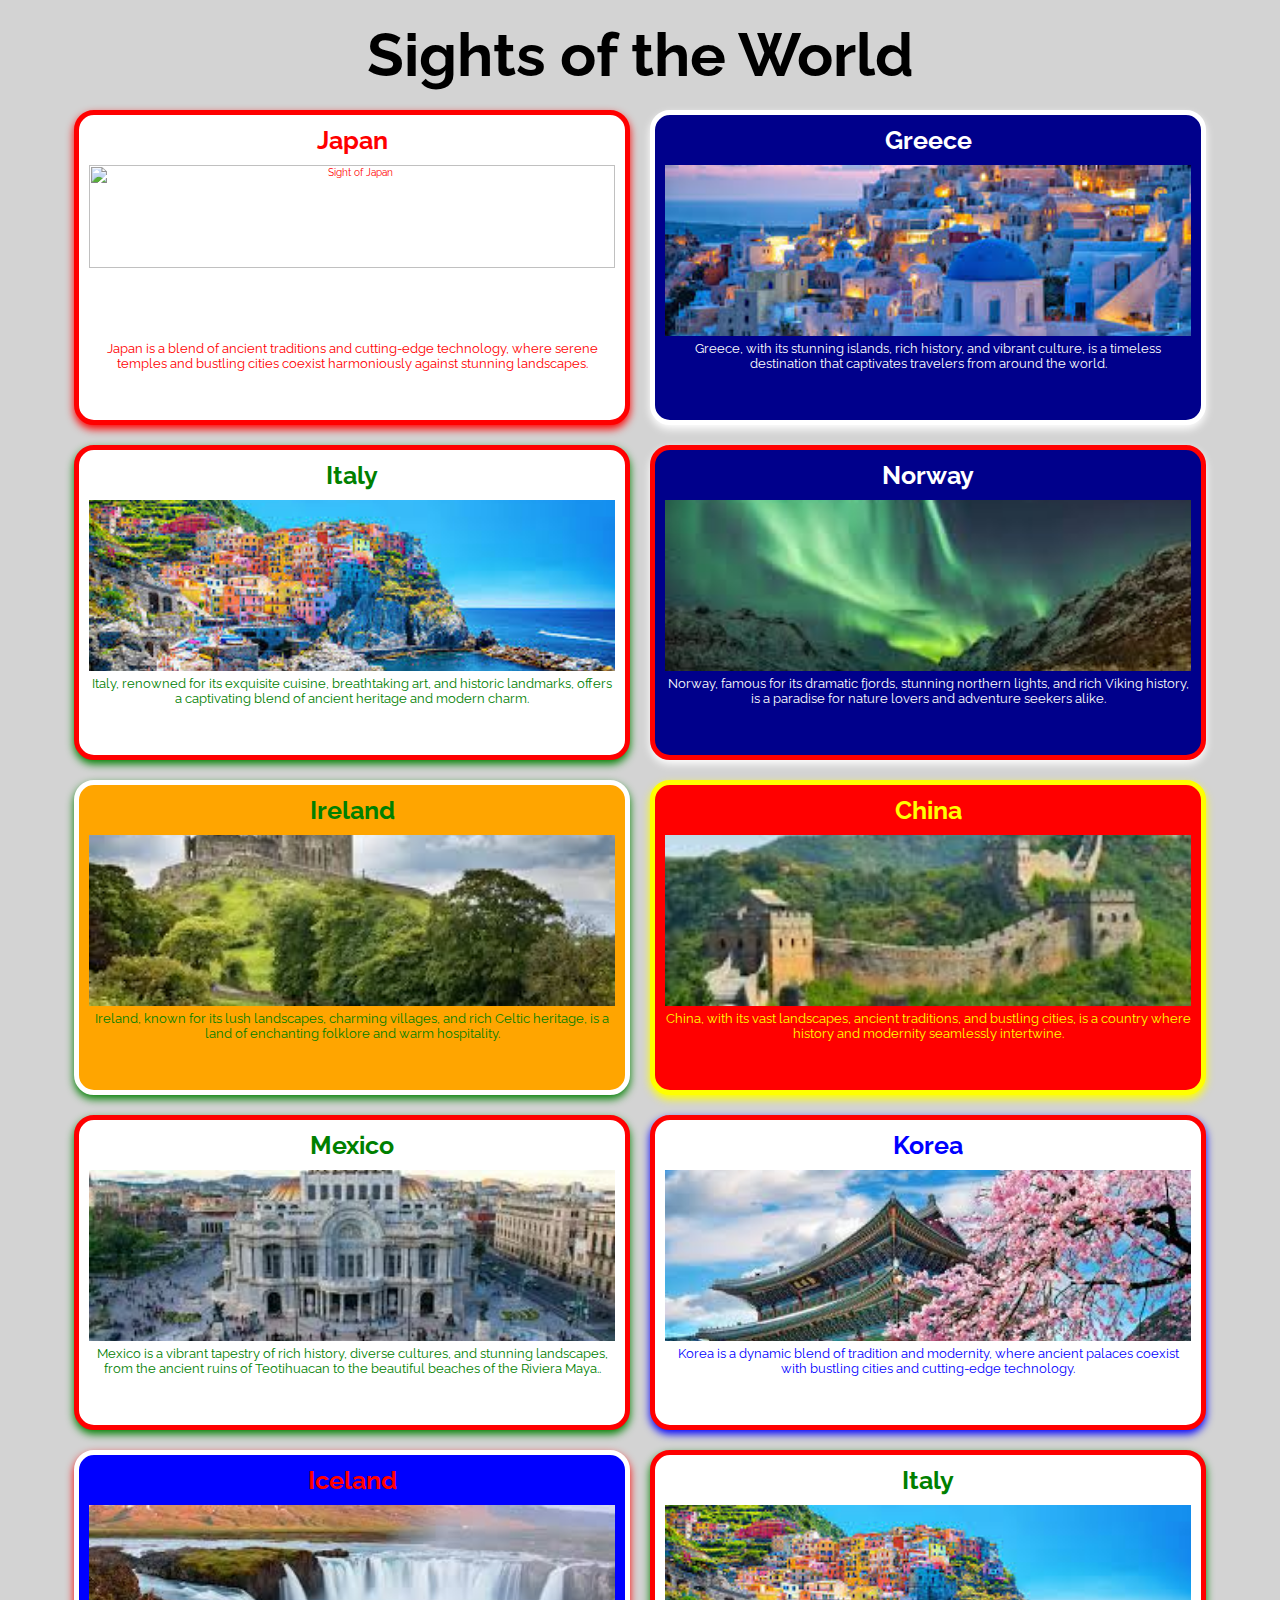
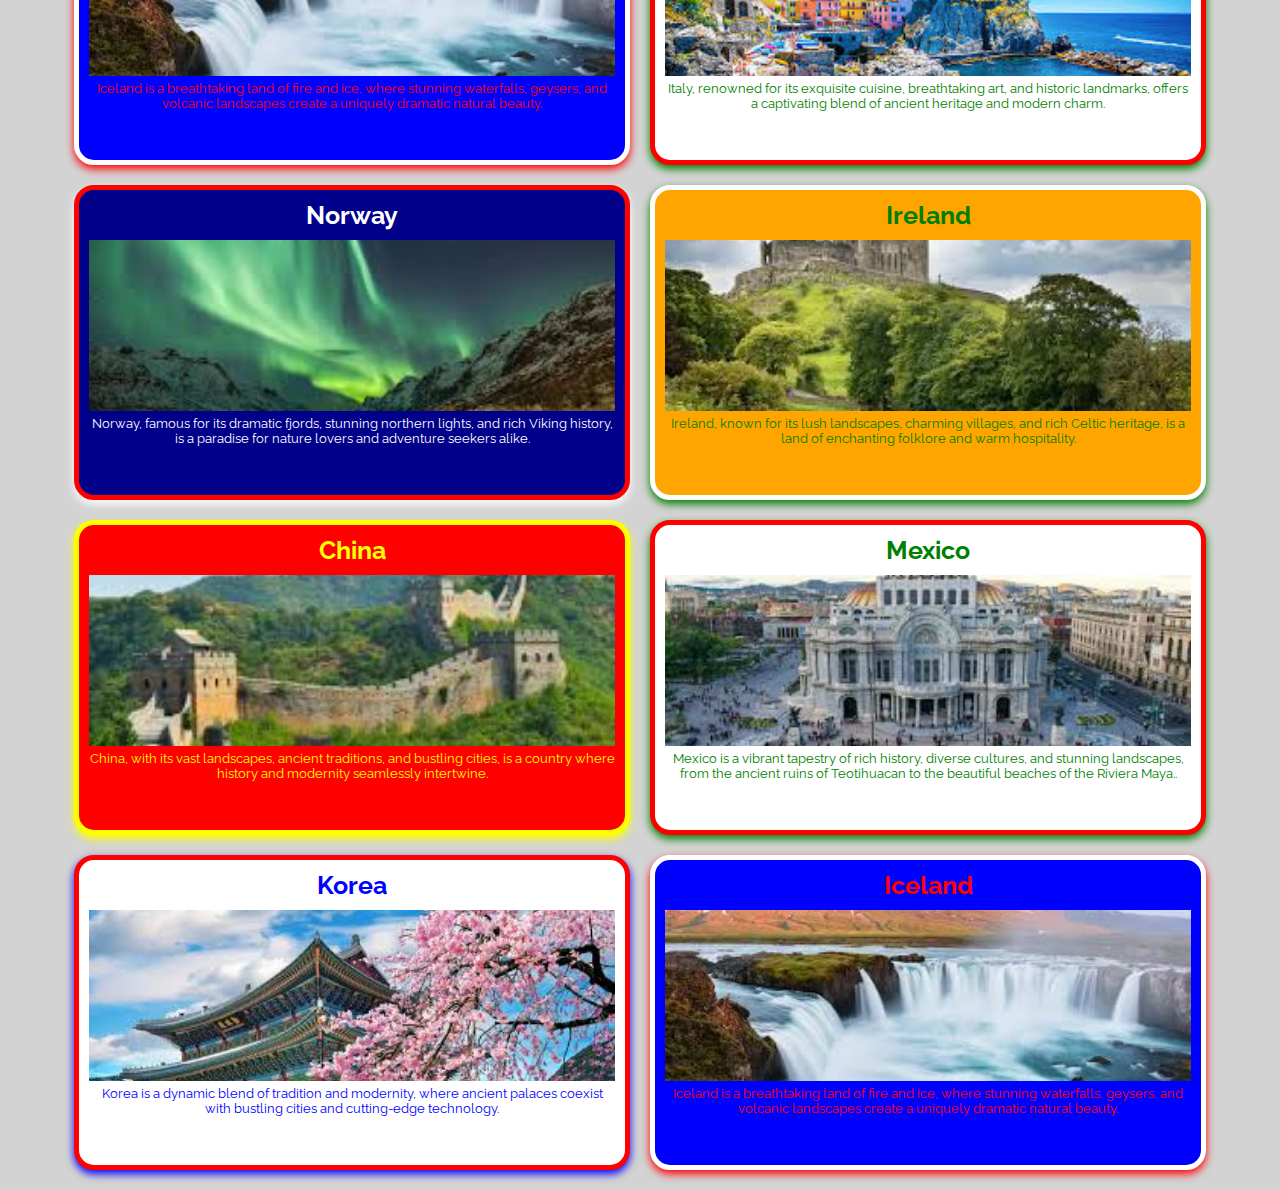
==== commit 29cfdb7c: "commit" ====
--- a/index.html
+++ b/index.html
@@ -69,6 +69,48 @@
             <p id="p"> Iceland is a breathtaking land of fire and ice, where stunning waterfalls, geysers, and volcanic
                 landscapes create a uniquely dramatic natural beauty.</p>
         </div>
+        <div class="card" id="card-3">
+            <h2 id="title"> Italy </h2>
+            <img src="italy.jfif" alt="Sight of Italy" id="img">
+            <p id="p"> Italy, renowned for its exquisite cuisine, breathtaking art, and historic landmarks, offers a
+                captivating blend of ancient heritage and modern charm.</p>
+        </div>
+        <div class="card" id="card-4">
+            <h2 id="title"> Norway </h2>
+            <img src="norway.jfif" alt="Sight of Norway" id="img">
+            <p id="p"> Norway, famous for its dramatic fjords, stunning northern lights, and rich Viking history, is a
+                paradise for nature lovers and adventure seekers alike.</p>
+        </div>
+        <div class="card" id="card-5">
+            <h2 id="title"> Ireland </h2>
+            <img src="ireland.jfif" alt="Sight of Ireland" id="img">
+            <p id="p">Ireland, known for its lush landscapes, charming villages, and rich Celtic heritage, is a land of
+                enchanting folklore and warm hospitality.</p>
+        </div>
+        <div class="card" id="card-6">
+            <h2 id="title"> China </h2>
+            <img src="china.jpeg" alt="Sight of China" id="img">
+            <p id="p">China, with its vast landscapes, ancient traditions, and bustling cities, is a country where
+                history and modernity seamlessly intertwine.</p>
+        </div>
+        <div class="card" id="card-7">
+            <h2 id="title"> Mexico </h2>
+            <img src="mexico.jpeg" alt="Sight of Mexico" id="img">
+            <p id="p"> Mexico is a vibrant tapestry of rich history, diverse cultures, and stunning landscapes, from the
+                ancient ruins of Teotihuacan to the beautiful beaches of the Riviera Maya..</p>
+        </div>
+        <div class="card" id="card-8">
+            <h2 id="title"> Korea </h2>
+            <img src="korea.jpeg" alt="Sight of Korea" id="img">
+            <p id="p"> Korea is a dynamic blend of tradition and modernity, where ancient palaces coexist with bustling
+                cities and cutting-edge technology.</p>
+        </div>
+        <div class="card" id="card-9">
+            <h2 id="title"> Iceland </h2>
+            <img src="iceland.jpeg" alt="Sight of Iceland" id="img">
+            <p id="p"> Iceland is a breathtaking land of fire and ice, where stunning waterfalls, geysers, and volcanic
+                landscapes create a uniquely dramatic natural beauty.</p>
+        </div>
     </div>
     </div>
 
--- a/style.css
+++ b/style.css
@@ -174,7 +174,7 @@
     border-radius: 20px;
     padding: 10px;
     margin-bottom: 20px;
-    width: calc(33.33% - 60px);
+    width: calc(25% - 60px);
     margin-left: 10px;
     margin-right: 10px;
     max-height: 315px;
@@ -215,6 +215,7 @@
     background: red;
     color: yellow;
     border: 5px solid yellow;
+    animation: card 5s infinite;
 }
 
 #card-7 {
@@ -250,4 +251,25 @@
 #title {
     padding-bottom: 10px;
     font-size: 25px;
-}+}
+
+#card-1:hover,#card-7:hover{
+    transform: scale(1.1);
+}
+
+#card-2:hover,#card-8:hover{
+transform: translateY(20px);
+}
+
+#card-3:hover,#card-9:hover{
+background-color: grey;
+}
+
+#card-4:hover{
+    transform: rotate(10deg);
+}
+
+#card-5:hover{
+    transform: skew(10deg);
+}
+
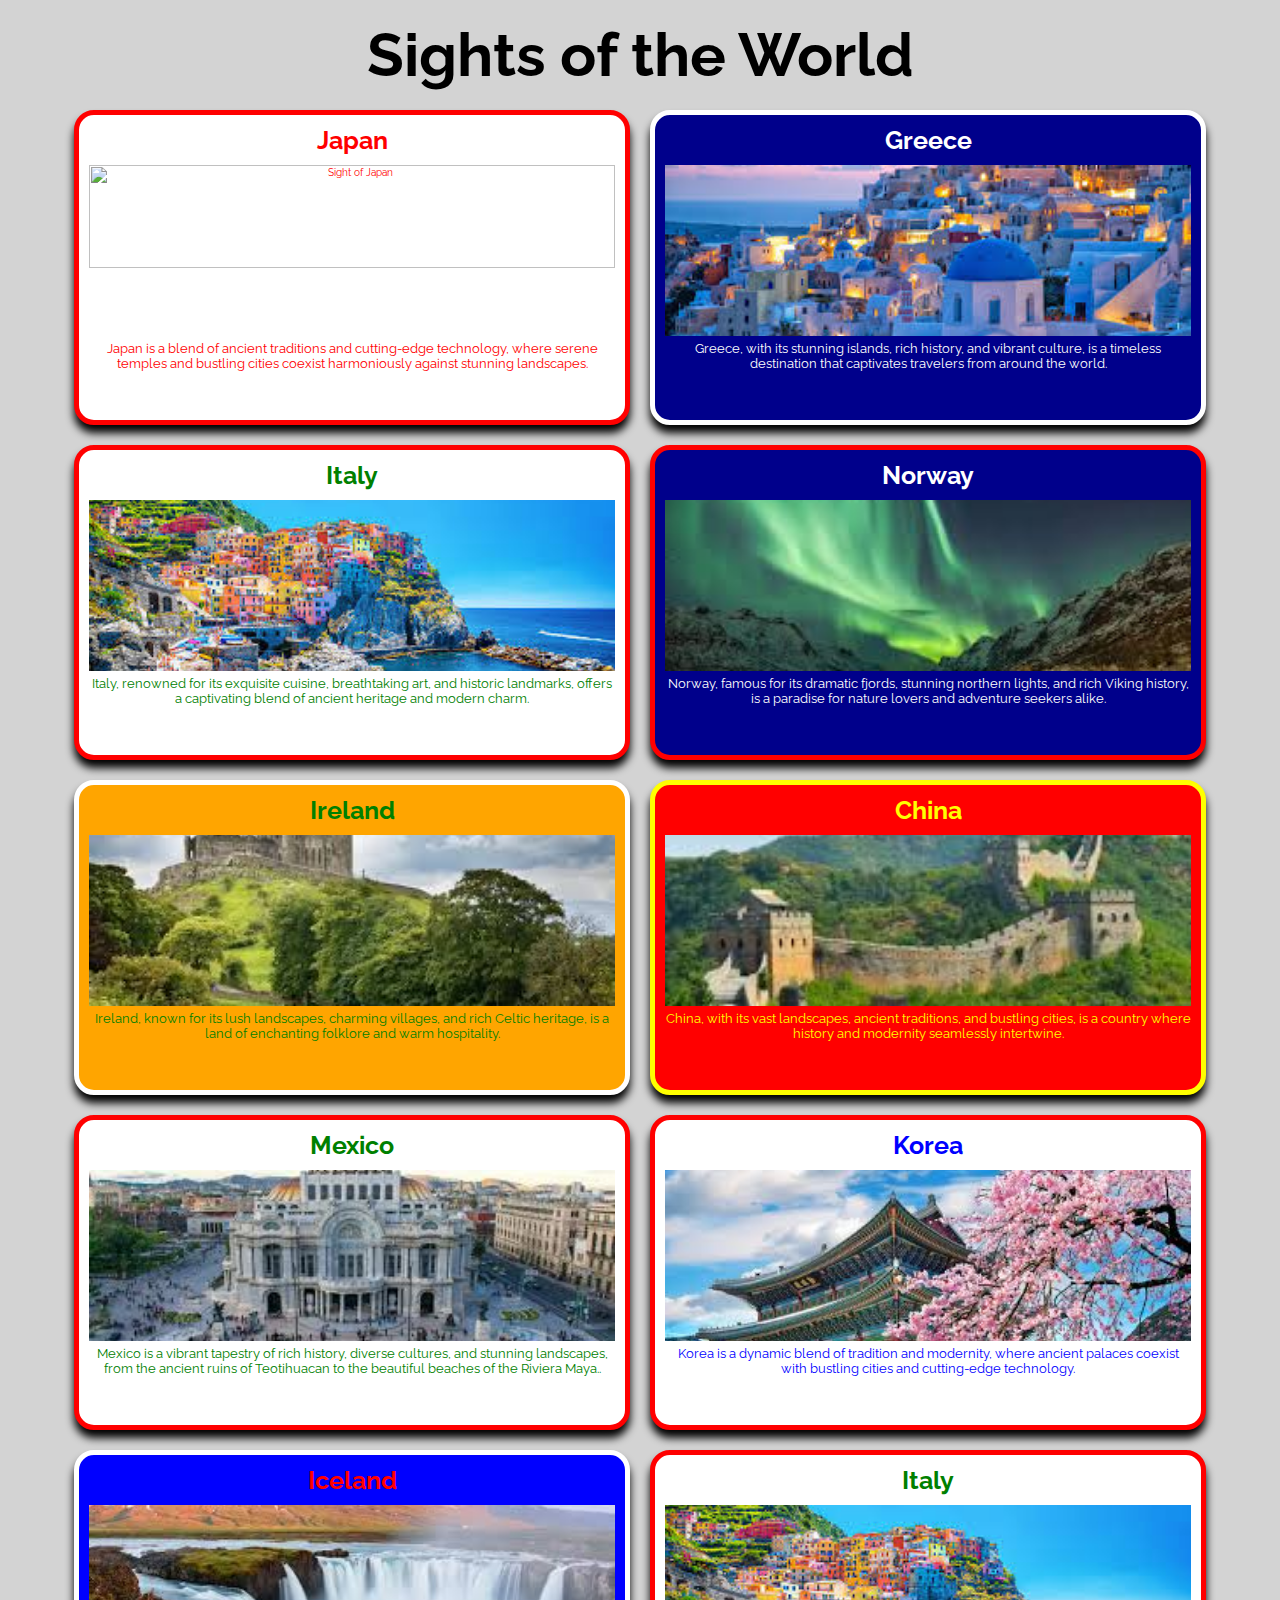
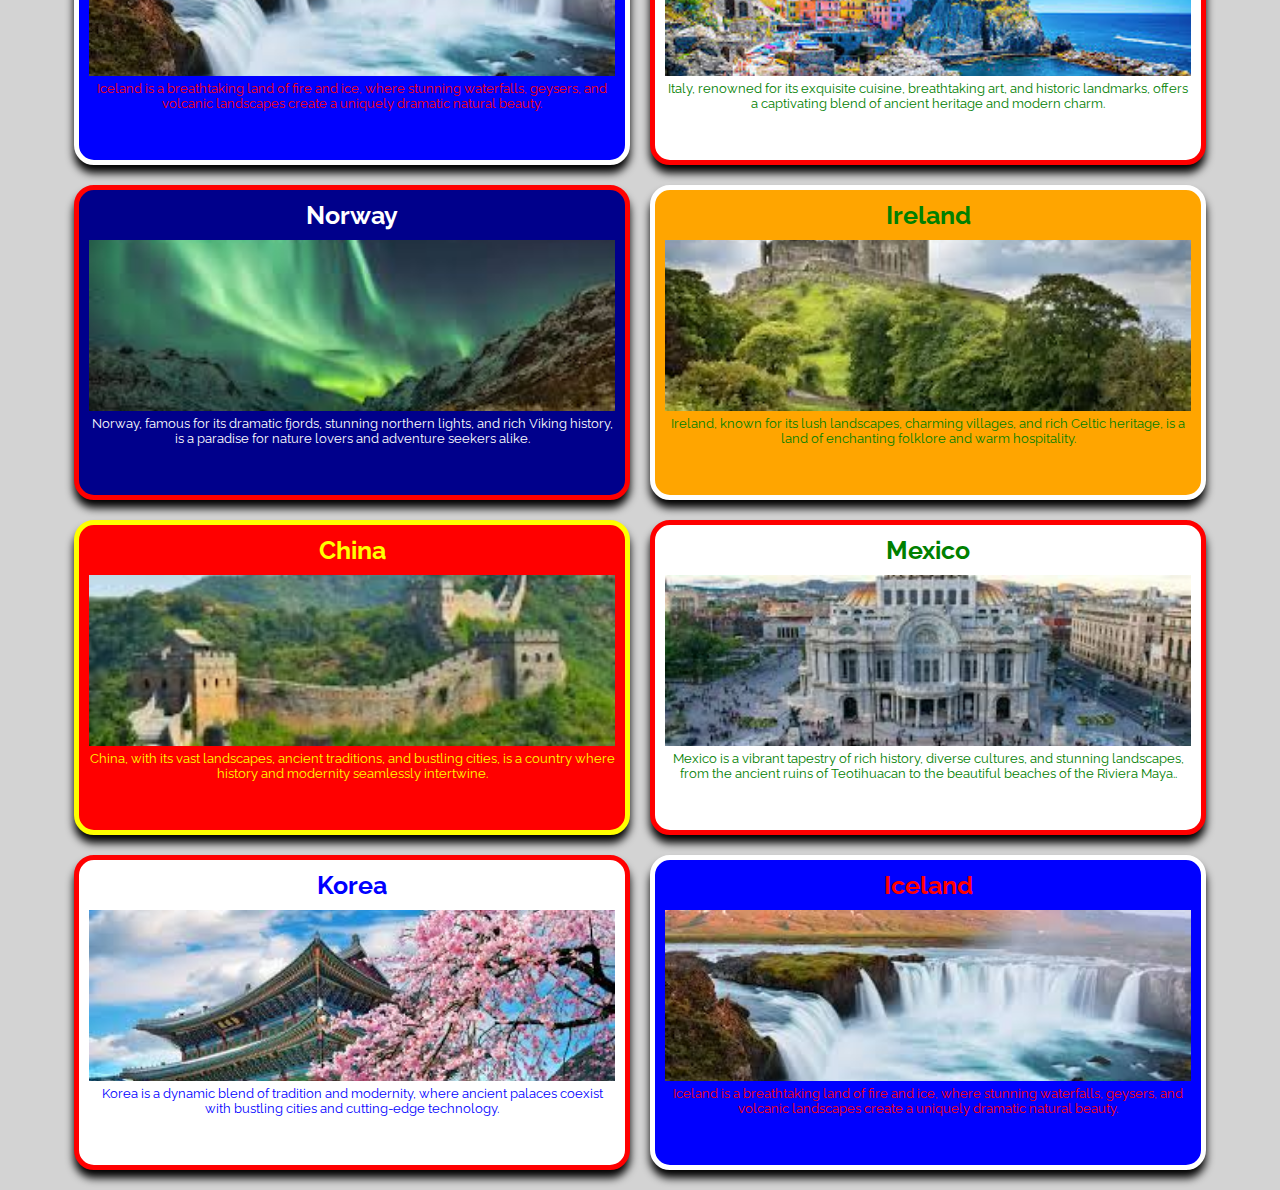
==== commit 856cf919: "commit" ====
--- a/index.html
+++ b/index.html
@@ -15,100 +15,100 @@
     <h1>Sights of the World</h1>
     <div class="container">
         <div class="card" id="card-1">
-            <h2 id="title"> Japan </h2>
+            <h2 class="title"> Japan </h2>
             <img src="https://www.exoticca.com/us/blog/wp-content/uploads/2021/08/Japan-sightseeing-BLOG-header.png"
-                alt="Sight of Japan" id="img">
-            <p id="p"> Japan is a blend of ancient traditions and cutting-edge technology, where serene
+                alt="Sight of Japan" class="img">
+            <p class="p"> Japan is a blend of ancient traditions and cutting-edge technology, where serene
                 temples and bustling cities coexist harmoniously against stunning landscapes.</p>
         </div>
         <div class="card" id="card-2">
-            <h2 id="title"> Greece </h2>
-            <img src="greece.jfif" alt="Sight of Greece" id="img">
-            <p id="p"> Greece, with its stunning islands, rich history, and vibrant culture, is a timeless destination
+            <h2 class="title"> Greece </h2>
+            <img src="greece.jfif" alt="Sight of Greece" class="img">
+            <p class="p"> Greece, with its stunning islands, rich history, and vibrant culture, is a timeless destination
                 that captivates travelers from around the world.</p>
         </div>
         <div class="card" id="card-3">
-            <h2 id="title"> Italy </h2>
-            <img src="italy.jfif" alt="Sight of Italy" id="img">
-            <p id="p"> Italy, renowned for its exquisite cuisine, breathtaking art, and historic landmarks, offers a
+            <h2 class="title"> Italy </h2>
+            <img src="italy.jfif" alt="Sight of Italy" class="img">
+            <p class="p"> Italy, renowned for its exquisite cuisine, breathtaking art, and historic landmarks, offers a
                 captivating blend of ancient heritage and modern charm.</p>
         </div>
         <div class="card" id="card-4">
-            <h2 id="title"> Norway </h2>
-            <img src="norway.jfif" alt="Sight of Norway" id="img">
-            <p id="p"> Norway, famous for its dramatic fjords, stunning northern lights, and rich Viking history, is a
+            <h2 class="title"> Norway </h2>
+            <img src="norway.jfif" alt="Sight of Norway" class="img">
+            <p class="p"> Norway, famous for its dramatic fjords, stunning northern lights, and rich Viking history, is a
                 paradise for nature lovers and adventure seekers alike.</p>
         </div>
         <div class="card" id="card-5">
-            <h2 id="title"> Ireland </h2>
-            <img src="ireland.jfif" alt="Sight of Ireland" id="img">
-            <p id="p">Ireland, known for its lush landscapes, charming villages, and rich Celtic heritage, is a land of
+            <h2 class="title"> Ireland </h2>
+            <img src="ireland.jfif" alt="Sight of Ireland" class="img">
+            <p class="p">Ireland, known for its lush landscapes, charming villages, and rich Celtic heritage, is a land of
                 enchanting folklore and warm hospitality.</p>
         </div>
         <div class="card" id="card-6">
-            <h2 id="title"> China </h2>
-            <img src="china.jpeg" alt="Sight of China" id="img">
-            <p id="p">China, with its vast landscapes, ancient traditions, and bustling cities, is a country where
+            <h2 class="title"> China </h2>
+            <img src="china.jpeg" alt="Sight of China" class="img">
+            <p class="p">China, with its vast landscapes, ancient traditions, and bustling cities, is a country where
                 history and modernity seamlessly intertwine.</p>
         </div>
         <div class="card" id="card-7">
-            <h2 id="title"> Mexico </h2>
-            <img src="mexico.jpeg" alt="Sight of Mexico" id="img">
-            <p id="p"> Mexico is a vibrant tapestry of rich history, diverse cultures, and stunning landscapes, from the
+            <h2 class="title"> Mexico </h2>
+            <img src="mexico.jpeg" alt="Sight of Mexico" class="img">
+            <p class="p"> Mexico is a vibrant tapestry of rich history, diverse cultures, and stunning landscapes, from the
                 ancient ruins of Teotihuacan to the beautiful beaches of the Riviera Maya..</p>
         </div>
         <div class="card" id="card-8">
-            <h2 id="title"> Korea </h2>
-            <img src="korea.jpeg" alt="Sight of Korea" id="img">
-            <p id="p"> Korea is a dynamic blend of tradition and modernity, where ancient palaces coexist with bustling
+            <h2 class="title"> Korea </h2>
+            <img src="korea.jpeg" alt="Sight of Korea" class="img">
+            <p class="p"> Korea is a dynamic blend of tradition and modernity, where ancient palaces coexist with bustling
                 cities and cutting-edge technology.</p>
         </div>
         <div class="card" id="card-9">
-            <h2 id="title"> Iceland </h2>
-            <img src="iceland.jpeg" alt="Sight of Iceland" id="img">
-            <p id="p"> Iceland is a breathtaking land of fire and ice, where stunning waterfalls, geysers, and volcanic
+            <h2 class="title"> Iceland </h2>
+            <img src="iceland.jpeg" alt="Sight of Iceland" class="img">
+            <p class="p"> Iceland is a breathtaking land of fire and ice, where stunning waterfalls, geysers, and volcanic
                 landscapes create a uniquely dramatic natural beauty.</p>
         </div>
         <div class="card" id="card-3">
-            <h2 id="title"> Italy </h2>
-            <img src="italy.jfif" alt="Sight of Italy" id="img">
-            <p id="p"> Italy, renowned for its exquisite cuisine, breathtaking art, and historic landmarks, offers a
+            <h2 class="title"> Italy </h2>
+            <img src="italy.jfif" alt="Sight of Italy" class="img">
+            <p class="p"> Italy, renowned for its exquisite cuisine, breathtaking art, and historic landmarks, offers a
                 captivating blend of ancient heritage and modern charm.</p>
         </div>
         <div class="card" id="card-4">
-            <h2 id="title"> Norway </h2>
-            <img src="norway.jfif" alt="Sight of Norway" id="img">
-            <p id="p"> Norway, famous for its dramatic fjords, stunning northern lights, and rich Viking history, is a
+            <h2 class="title"> Norway </h2>
+            <img src="norway.jfif" alt="Sight of Norway" class="img">
+            <p class="p"> Norway, famous for its dramatic fjords, stunning northern lights, and rich Viking history, is a
                 paradise for nature lovers and adventure seekers alike.</p>
         </div>
         <div class="card" id="card-5">
-            <h2 id="title"> Ireland </h2>
-            <img src="ireland.jfif" alt="Sight of Ireland" id="img">
-            <p id="p">Ireland, known for its lush landscapes, charming villages, and rich Celtic heritage, is a land of
+            <h2 class="title"> Ireland </h2>
+            <img src="ireland.jfif" alt="Sight of Ireland" class="img">
+            <p class="p">Ireland, known for its lush landscapes, charming villages, and rich Celtic heritage, is a land of
                 enchanting folklore and warm hospitality.</p>
         </div>
         <div class="card" id="card-6">
-            <h2 id="title"> China </h2>
-            <img src="china.jpeg" alt="Sight of China" id="img">
-            <p id="p">China, with its vast landscapes, ancient traditions, and bustling cities, is a country where
+            <h2 class="title"> China </h2>
+            <img src="china.jpeg" alt="Sight of China" class="img">
+            <p class="p">China, with its vast landscapes, ancient traditions, and bustling cities, is a country where
                 history and modernity seamlessly intertwine.</p>
         </div>
         <div class="card" id="card-7">
-            <h2 id="title"> Mexico </h2>
-            <img src="mexico.jpeg" alt="Sight of Mexico" id="img">
-            <p id="p"> Mexico is a vibrant tapestry of rich history, diverse cultures, and stunning landscapes, from the
+            <h2 class="title"> Mexico </h2>
+            <img src="mexico.jpeg" alt="Sight of Mexico" class="img">
+            <p class="p"> Mexico is a vibrant tapestry of rich history, diverse cultures, and stunning landscapes, from the
                 ancient ruins of Teotihuacan to the beautiful beaches of the Riviera Maya..</p>
         </div>
         <div class="card" id="card-8">
-            <h2 id="title"> Korea </h2>
-            <img src="korea.jpeg" alt="Sight of Korea" id="img">
-            <p id="p"> Korea is a dynamic blend of tradition and modernity, where ancient palaces coexist with bustling
+            <h2 class="title"> Korea </h2>
+            <img src="korea.jpeg" alt="Sight of Korea" class="img">
+            <p class="p"> Korea is a dynamic blend of tradition and modernity, where ancient palaces coexist with bustling
                 cities and cutting-edge technology.</p>
         </div>
         <div class="card" id="card-9">
-            <h2 id="title"> Iceland </h2>
-            <img src="iceland.jpeg" alt="Sight of Iceland" id="img">
-            <p id="p"> Iceland is a breathtaking land of fire and ice, where stunning waterfalls, geysers, and volcanic
+            <h2 class="title"> Iceland </h2>
+            <img src="iceland.jpeg" alt="Sight of Iceland" class="img">
+            <p class="p"> Iceland is a breathtaking land of fire and ice, where stunning waterfalls, geysers, and volcanic
                 landscapes create a uniquely dramatic natural beauty.</p>
         </div>
     </div>
--- a/style.css
+++ b/style.css
@@ -17,148 +17,6 @@
     display: flex;
     flex-wrap: wrap;
     justify-content: center;
-}
-
-@media (max-width: 1300px) {
-    #card-1 {
-        width: calc(45% - 20px);
-    }
-
-    #card-2 {
-        width: calc(45% - 20px);
-    }
-
-    #card-3 {
-        width: calc(45% - 20px);
-    }
-
-    #card-4 {
-        width: calc(45% - 20px);
-    }
-
-    #card-5 {
-        width: calc(45% - 20px);
-    }
-
-    #card-6 {
-        width: calc(45% - 20px);
-    }
-
-    #card-7 {
-        width: calc(45% - 20px);
-    }
-
-    #card-8 {
-        width: calc(45% - 20px);
-    }
-
-    #card-9 {
-        width: calc(45% - 20px);
-    }
-}
-
-
-@media (max-width: 900px) {
-    #card-1 {
-        width: calc(85% - 40px);
-        margin-left: 20px;
-        margin-right: 20px;
-    }
-
-    #card-2 {
-        width: calc(85% - 40px);
-        margin-left: 20px;
-        margin-right: 20px;
-    }
-
-    #card-3 {
-        width: calc(85% - 40px);
-        margin-left: 20px;
-        margin-right: 20px;
-    }
-
-    #card-4 {
-        width: calc(85% - 40px);
-        margin-left: 20px;
-        margin-right: 20px;
-    }
-
-    #card-5 {
-        width: calc(85% - 40px);
-        margin-left: 20px;
-        margin-right: 20px;
-    }
-
-    #card-6 {
-        width: calc(85% - 40px);
-        margin-left: 20px;
-        margin-right: 20px;
-    }
-
-    #card-7 {
-        width: calc(85% - 40px);
-        margin-left: 20px;
-        margin-right: 20px;
-    }
-
-    #card-8 {
-        width: calc(85% - 40px);
-        margin-left: 20px;
-        margin-right: 20px;
-    }
-
-    #card-9 {
-        width: calc(85% - 40px);
-        margin-left: 20px;
-        margin-right: 20px;
-    }
-}
-
-@media (max-width: 400px) {
-    #card-1 {
-        width: calc(85% - 40px);
-        height: 315px;
-    }
-
-    #card-2 {
-        width: calc(85% - 40px);
-        height: 315px;
-    }
-
-    #card-3 {
-        width: calc(85% - 40px);
-        height: 315px;
-    }
-
-    #card-4 {
-        width: calc(85% - 40px);
-        height: 315px;
-    }
-
-    #card-5 {
-        width: calc(85% - 40px);
-        height: 315px;
-    }
-
-    #card-6 {
-        width: calc(85% - 40px);
-        height: 315px;
-    }
-
-    #card-7 {
-        width: calc(85% - 40px);
-        height: 315px;
-    }
-
-    #card-8 {
-        width: calc(85% - 40px);
-        height: 315px;
-    }
-
-    #card-9 {
-        width: calc(85% - 40px);
-        height: 315px;
-    }
 }
 
 h1 {
@@ -178,8 +36,10 @@
     margin-left: 10px;
     margin-right: 10px;
     max-height: 315px;
-    box-shadow: 0 4px 8px;
-}
+    box-shadow: 0 8px 8px black;
+
+}
+
 
 #card-1 {
     background: white;
@@ -215,7 +75,7 @@
     background: red;
     color: yellow;
     border: 5px solid yellow;
-    animation: card 5s infinite;
+    animation: card6 4s infinite;
 }
 
 #card-7 {
@@ -236,40 +96,106 @@
     border: 5px solid white;
 }
 
-#img {
+.img {
     object-fit: cover;
     height: 60%;
     width: 100%;
 }
 
-#p {
+.p {
     padding-top: 5px;
     padding-bottom: 10px;
     font-size: 12.5px;
 }
 
-#title {
+.title {
     padding-bottom: 10px;
     font-size: 25px;
 }
 
-#card-1:hover,#card-7:hover{
+#card-1:hover,
+#card-7:hover {
     transform: scale(1.1);
 }
 
-#card-2:hover,#card-8:hover{
-transform: translateY(20px);
-}
-
-#card-3:hover,#card-9:hover{
-background-color: grey;
-}
-
-#card-4:hover{
+#card-2:hover,
+#card-8:hover {
+    background-color: darkslategrey;
+    transition: background-color 0.5s;
+}
+
+#card-3:hover {
+    outline-offset: 5px;
+    outline: 5px solid white;
+    background-color: red;
+}
+
+#card-9:hover {
+    outline-offset: 5px;
+    outline: 5px solid white;
+    background-color: blue;
+}
+
+#card-4:hover {
     transform: rotate(10deg);
 }
 
-#card-5:hover{
+#card-5:hover {
     transform: skew(10deg);
 }
 
+#card-6:hover {
+    animation-duration: 0s;
+}
+
+@keyframes card6 {
+    0% {
+        background-color: yellow;
+        transform: scale(1);
+    }
+
+    25% {
+        background-color: red;
+        transform: scale(0.8);
+    }
+
+    50% {
+        background-color: blue;
+        transform: scale(0.9);
+    }
+
+    75% {
+        background-color: green;
+        transform: scale(0.7);
+    }
+
+    100% {
+        background-color: orange;
+        transform: scale(1);
+    }
+}
+
+@media (max-width: 1300px) {
+
+.card {
+        width: calc(45% - 20px);
+    }
+}
+
+
+@media (max-width: 900px) {
+
+.card {
+        width: calc(85% - 40px);
+        margin-left: 20px;
+        margin-right: 20px;
+    }
+}
+
+@media (max-width: 400px) {
+
+.card {
+        width: calc(85% - 40px);
+        height: 315px;
+    }
+}